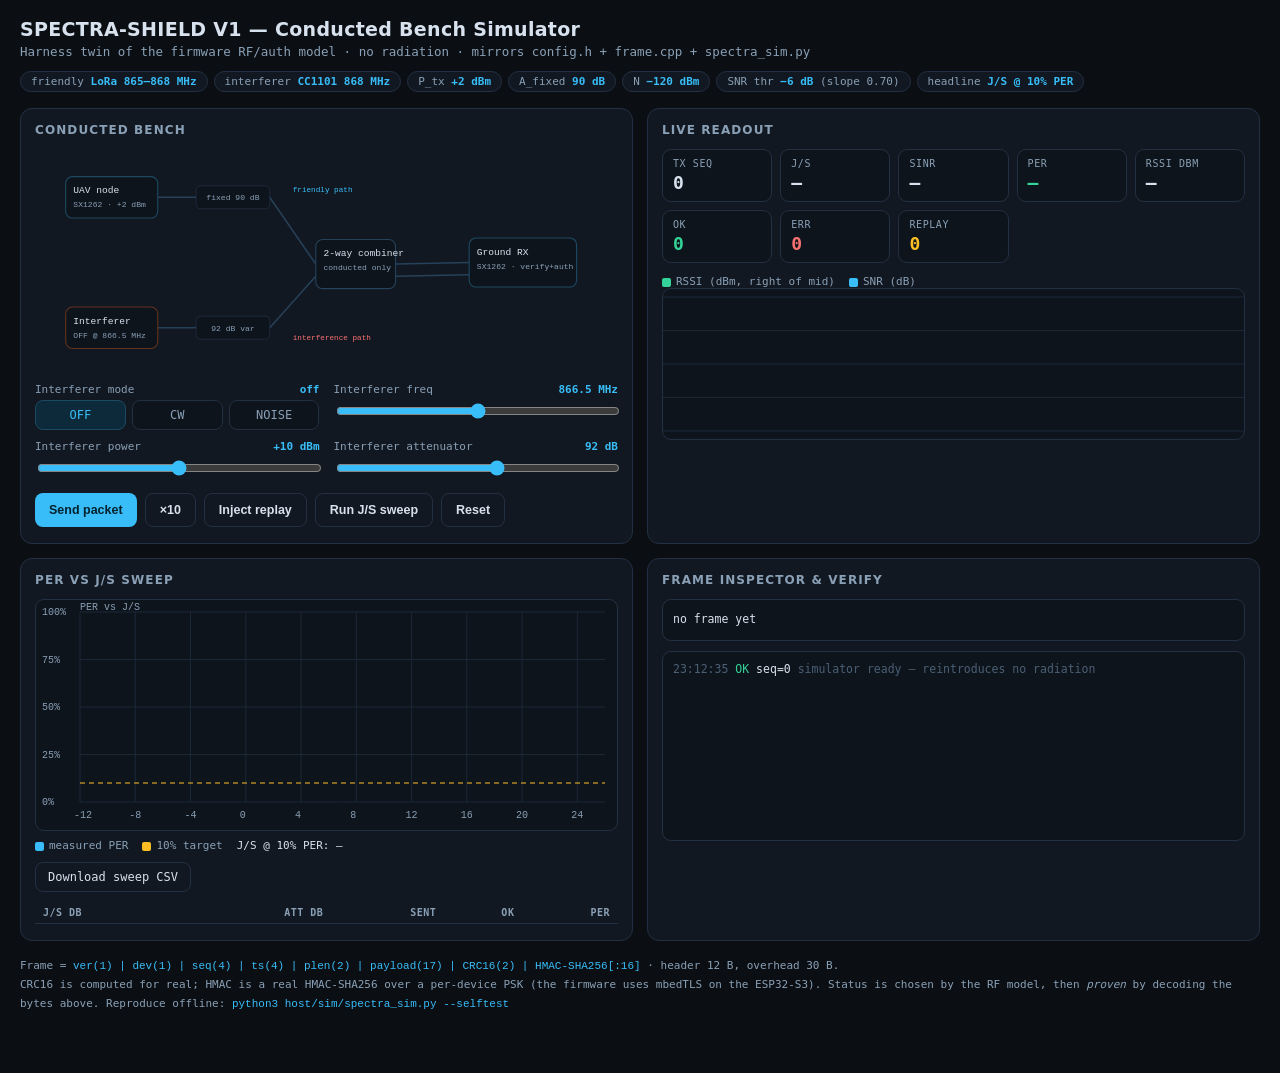
==== sim/index.html @ 9618c173 "Move sim page to top-level sim/ and use theme mono font" ====
<!DOCTYPE html>
<html lang="en">
<head>
<meta charset="utf-8" />
<meta name="viewport" content="width=device-width, initial-scale=1" />
<title>SPECTRA-SHIELD V1 — Bench Simulator</title>
<style>
  :root{
    --bg:#0b0f14; --panel:#121821; --panel2:#0e141c; --line:#233043;
    --txt:#d7e2ee; --dim:#8aa0b6; --acc:#38bdf8; --ok:#34d399; --warn:#fbbf24;
    --err:#f87171; --mac:#a78bfa; --crc:#f59e0b; --hdr:#38bdf8; --pay:#34d399;
    --mono:ui-monospace,SFMono-Regular,Menlo,Consolas,"DejaVu Sans Mono",monospace;
    --sans:ui-sans-serif,system-ui,-apple-system,"Segoe UI",Roboto,Arial,sans-serif;
  }
  *{box-sizing:border-box}
  html,body{margin:0;background:var(--bg);color:var(--txt);font-family:var(--sans)}
  body{padding:18px 16px 60px}
  .wrap{max-width:1240px;margin:0 auto}
  header h1{font-size:19px;margin:0 0 4px;letter-spacing:.3px}
  header .sub{color:var(--dim);font-size:12.5px;margin-bottom:12px;font-family:var(--mono)}
  .chips{display:flex;flex-wrap:wrap;gap:6px;margin:8px 0 16px}
  .chip{font-family:var(--mono);font-size:11px;color:var(--dim);background:var(--panel);
    border:1px solid var(--line);border-radius:999px;padding:3px 10px}
  .chip b{color:var(--acc);font-weight:600}
  .grid{display:grid;grid-template-columns:repeat(auto-fit,minmax(430px,1fr));gap:14px}
  .card{background:var(--panel);border:1px solid var(--line);border-radius:12px;padding:14px 14px 16px}
  .card.wide{grid-column:1/-1}
  .card h2{font-size:12px;text-transform:uppercase;letter-spacing:1.1px;color:var(--dim);
    margin:0 0 12px;font-weight:600}
  svg{display:block;width:100%;height:auto}
  .controls{display:grid;grid-template-columns:1fr 1fr;gap:10px 14px;margin-top:4px}
  .ctl label{display:block;font-size:11px;color:var(--dim);font-family:var(--mono);margin-bottom:4px}
  .ctl .val{float:right;color:var(--acc);font-weight:600}
  input[type=range]{width:100%;accent-color:var(--acc);height:18px}
  .seg{display:flex;gap:6px;flex-wrap:wrap}
  .seg button{flex:1;min-width:54px;background:var(--panel2);color:var(--dim);border:1px solid var(--line);
    border-radius:8px;padding:7px 4px;font-family:var(--mono);font-size:12px;cursor:pointer}
  .seg button.on{background:#0d2a3a;color:var(--acc);border-color:#1c4a63}
  .btns{display:flex;gap:8px;flex-wrap:wrap;margin-top:12px}
  .btns button{background:var(--acc);color:#04222f;border:0;border-radius:8px;padding:9px 14px;
    font-weight:600;font-size:12.5px;cursor:pointer}
  .btns button.ghost{background:transparent;color:var(--txt);border:1px solid var(--line)}
  .btns button:disabled{opacity:.45;cursor:not-allowed}
  .metrics{display:grid;grid-template-columns:repeat(auto-fit,minmax(96px,1fr));gap:8px}
  .m{background:var(--panel2);border:1px solid var(--line);border-radius:9px;padding:8px 10px}
  .m .k{font-size:10px;color:var(--dim);font-family:var(--mono);text-transform:uppercase;letter-spacing:.6px}
  .m .v{font-size:18px;font-weight:700;font-family:var(--mono);margin-top:3px}
  .m .v.ok{color:var(--ok)} .m .v.warn{color:var(--warn)} .m .v.err{color:var(--err)}
  canvas{width:100%;display:block;background:var(--panel2);border:1px solid var(--line);border-radius:9px}
  .legend{display:flex;gap:14px;flex-wrap:wrap;font-size:11px;color:var(--dim);
    font-family:var(--mono);margin:8px 0 0}
  .legend i{display:inline-block;width:9px;height:9px;border-radius:2px;margin-right:5px;vertical-align:middle}
  table{width:100%;border-collapse:collapse;font-family:var(--mono);font-size:11.5px;margin-top:10px}
  th,td{text-align:right;padding:5px 8px;border-bottom:1px solid var(--line)}
  th:first-child,td:first-child{text-align:left}
  th{color:var(--dim);font-weight:600;text-transform:uppercase;font-size:10px;letter-spacing:.5px}
  .hex{font-family:var(--mono);font-size:11.5px;line-height:1.7;white-space:pre;background:var(--panel2);
    border:1px solid var(--line);border-radius:9px;padding:10px;overflow-x:auto;margin-top:8px}
  .hex .o{color:#4b5f75}
  .hdr{color:var(--hdr)} .pay{color:var(--pay)} .crc{color:var(--crc)} .mac{color:var(--mac)}
  .steps{margin-top:10px;font-family:var(--mono);font-size:11.5px}
  .step{display:flex;align-items:center;gap:8px;padding:3px 0;color:var(--dim)}
  .step .dot{width:9px;height:9px;border-radius:50%;background:#31445c;flex:0 0 auto}
  .step.pass .dot{background:var(--ok)} .step.fail .dot{background:var(--err)}
  .step.pass{color:var(--txt)} .step.fail{color:var(--err)}
  .step .note{color:var(--dim);margin-left:auto}
  .log{height:190px;overflow-y:auto;font-family:var(--mono);font-size:11.5px;line-height:1.6;
    background:var(--panel2);border:1px solid var(--line);border-radius:9px;padding:8px 10px;margin-top:10px}
  .log div{white-space:nowrap}
  .log .t{color:#4b5f75} .log .OK{color:var(--ok)} .log .REPLAY{color:var(--warn)}
  .log .BAD_CRC{color:var(--crc)} .log .BAD_MAC{color:var(--mac)} .log .BAD_VERSION{color:var(--err)}
  .log .TOO_SHORT{color:var(--err)} .log .LOST{color:#64748b}
  .foot{color:var(--dim);font-size:11px;font-family:var(--mono);margin-top:16px;line-height:1.7}
  .foot code{color:var(--acc)}
</style>
</head>
<body>
<div class="wrap">
  <header>
    <h1>SPECTRA-SHIELD V1 — Conducted Bench Simulator</h1>
    <div class="sub">Harness twin of the firmware RF/auth model · no radiation · mirrors config.h + frame.cpp + spectra_sim.py</div>
    <div class="chips">
      <span class="chip">friendly <b>LoRa 865–868 MHz</b></span>
      <span class="chip">interferer <b>CC1101 868 MHz</b></span>
      <span class="chip">P_tx <b>+2 dBm</b></span>
      <span class="chip">A_fixed <b>90 dB</b></span>
      <span class="chip">N <b>−120 dBm</b></span>
      <span class="chip">SNR thr <b>−6 dB</b> (slope 0.70)</span>
      <span class="chip">headline <b>J/S @ 10% PER</b></span>
    </div>
  </header>

  <div class="grid">

    <!-- BENCH -->
    <div class="card">
      <h2>Conducted bench</h2>
      <svg id="bench" viewBox="0 0 760 300" aria-label="bench schematic"></svg>
      <div class="controls">
        <div class="ctl">
          <label>Interferer mode <span class="val" id="modeV">off</span></label>
          <div class="seg" id="mode">
            <button data-m="off" class="on">OFF</button>
            <button data-m="cw">CW</button>
            <button data-m="noise">NOISE</button>
          </div>
        </div>
        <div class="ctl">
          <label>Interferer freq <span class="val" id="freqV">866.5 MHz</span></label>
          <input type="range" id="freq" min="865" max="868" step="0.1" value="866.5">
        </div>
        <div class="ctl">
          <label>Interferer power <span class="val" id="pIntV">+10 dBm</span></label>
          <input type="range" id="pInt" min="0" max="20" step="1" value="10">
        </div>
        <div class="ctl">
          <label>Interferer attenuator <span class="val" id="aIntV">92 dB</span></label>
          <input type="range" id="aInt" min="60" max="116" step="1" value="92">
        </div>
      </div>
      <div class="btns">
        <button id="send">Send packet</button>
        <button id="send10" class="ghost">×10</button>
        <button id="replay" class="ghost">Inject replay</button>
        <button id="sweep" class="ghost">Run J/S sweep</button>
        <button id="reset" class="ghost">Reset</button>
      </div>
    </div>

    <!-- METRICS -->
    <div class="card">
      <h2>Live readout</h2>
      <div class="metrics">
        <div class="m"><div class="k">tx seq</div><div class="v" id="mSeq">0</div></div>
        <div class="m"><div class="k">J/S</div><div class="v" id="mJs">—</div></div>
        <div class="m"><div class="k">SINR</div><div class="v" id="mSinr">—</div></div>
        <div class="m"><div class="k">PER</div><div class="v" id="mPer">—</div></div>
        <div class="m"><div class="k">RSSI dBm</div><div class="v" id="mRssi">—</div></div>
        <div class="m"><div class="k">ok</div><div class="v ok" id="mOk">0</div></div>
        <div class="m"><div class="k">err</div><div class="v err" id="mErr">0</div></div>
        <div class="m"><div class="k">replay</div><div class="v warn" id="mRpl">0</div></div>
      </div>
      <div class="legend" style="margin-top:12px">
        <span><i style="background:var(--ok)"></i>RSSI (dBm, right of mid)</span>
        <span><i style="background:var(--acc)"></i>SNR (dB)</span>
      </div>
      <canvas id="strip" height="150"></canvas>
    </div>

    <!-- SWEEP -->
    <div class="card">
      <h2>PER vs J/S sweep</h2>
      <canvas id="per" height="230"></canvas>
      <div class="legend">
        <span><i style="background:var(--acc)"></i>measured PER</span>
        <span><i style="background:var(--warn)"></i>10% target</span>
        <span id="js10" style="color:var(--txt)">J/S @ 10% PER: —</span>
      </div>
      <button id="csv" class="ghost" style="margin-top:10px;background:transparent;color:var(--txt);
        border:1px solid var(--line);border-radius:8px;padding:7px 12px;font-family:var(--mono);
        font-size:12px;cursor:pointer">Download sweep CSV</button>
      <table id="tbl"><thead><tr><th>J/S dB</th><th>att dB</th><th>sent</th>
        <th>ok</th><th>PER</th></tr></thead><tbody></tbody></table>
    </div>

    <!-- FRAME -->
    <div class="card">
      <h2>Frame inspector &amp; verify</h2>
      <div class="hex" id="hex">no frame yet</div>
      <div class="steps" id="steps"></div>
      <div class="log" id="log"></div>
    </div>

  </div>

  <div class="foot">
    Frame = <code>ver(1) | dev(1) | seq(4) | ts(4) | plen(2) | payload(17) | CRC16(2) | HMAC-SHA256[:16]</code> ·
    header 12&nbsp;B, overhead 30&nbsp;B.<br>
    CRC16 is computed for real; HMAC is a real HMAC-SHA256 over a per-device PSK (the firmware uses mbedTLS on the
    ESP32-S3). Status is chosen by the RF model, then <em>proven</em> by decoding the bytes above.
    Reproduce offline: <code>python3 host/sim/spectra_sim.py --selftest</code>
  </div>
</div>

<script>
"use strict";
/* ------------------------------------------------------------------ *
 * Constants — mirror lib/spectra_common/include/spectra/config.h
 * ------------------------------------------------------------------ */
const P_TX_DBM=2.0, P_INT_DBM=10.0, A_FIXED_DB=90.0, N_DBM=-120.0;
const SNR_THRESHOLD_DB=-6.0, SNR_SLOPE=0.70;
const PAYLOAD_LEN=17, K_HEADER_LEN=12, K_CRC_LEN=2, K_MAC_LEN=16, K_OVERHEAD=30;
const S_DBM = P_TX_DBM - A_FIXED_DB;            // received friendly power (fixed path)
const PSK = hexToBytes("535045435452415f534849454c445f50534b5f4445565f56315f5f0000000000"); // "SPECTRA_SHIELD_PSK_DEV_V1_"

/* ------------------------------------------------------------------ *
 * Hashing / codec (real CRC16 + real HMAC-SHA256)
 * ------------------------------------------------------------------ */
const K256=new Uint32Array([
0x428a2f98,0x71374491,0xb5c0fbcf,0xe9b5dba5,0x3956c25b,0x59f111f1,0x923f82a4,0xab1c5ed5,
0xd807aa98,0x12835b01,0x243185be,0x550c7dc3,0x72be5d74,0x80deb1fe,0x9bdc06a7,0xc19bf174,
0xe49b69c1,0xefbe4786,0x0fc19dc6,0x240ca1cc,0x2de92c6f,0x4a7484aa,0x5cb0a9dc,0x76f988da,
0x983e5152,0xa831c66d,0xb00327c8,0xbf597fc7,0xc6e00bf3,0xd5a79147,0x06ca6351,0x14292967,
0x27b70a85,0x2e1b2138,0x4d2c6dfc,0x53380d13,0x650a7354,0x766a0abb,0x81c2c92e,0x92722c85,
0xa2bfe8a1,0xa81a664b,0xc24b8b70,0xc76c51a3,0xd192e819,0xd6990624,0xf40e3585,0x106aa070,
0x19a4c116,0x1e376c08,0x2748774c,0x34b0bcb5,0x391c0cb3,0x4ed8aa4a,0x5b9cca4f,0x682e6ff3,
0x748f82ee,0x78a5636f,0x84c87814,0x8cc70208,0x90befffa,0xa4506ceb,0xbef9a3f7,0xc67178f2]);
function rotr(x,n){return ((x>>>n)|(x<<(32-n)))>>>0;}
function sha256Bytes(b){
  const H=new Uint32Array([0x6a09e667,0xbb67ae85,0x3c6ef372,0xa54ff53a,0x510e527f,0x9b05688c,0x1f83d9ab,0x5be0cd19]);
  const l=b.length, tot=(((l+9)>>6)+1)<<6, p=new Uint8Array(tot);
  p.set(b); p[l]=0x80;
  const dv=new DataView(p.buffer);
  dv.setUint32(tot-8,Math.floor(l*8/0x100000000)); dv.setUint32(tot-4,(l*8)>>>0);
  const w=new Uint32Array(64);
  for(let i=0;i<tot;i+=64){
    for(let t=0;t<16;t++) w[t]=dv.getUint32(i+t*4);
    for(let t=16;t<64;t++){
      const a=w[t-15], c=w[t-2];
      const s0=(rotr(a,7)^rotr(a,18)^(a>>>3))>>>0;
      const s1=(rotr(c,17)^rotr(c,19)^(c>>>10))>>>0;
      w[t]=(w[t-16]+s0+w[t-7]+s1)>>>0;
    }
    let a=H[0],bb=H[1],cc=H[2],d=H[3],e=H[4],f=H[5],g=H[6],h=H[7];
    for(let t=0;t<64;t++){
      const S1=(rotr(e,6)^rotr(e,11)^rotr(e,25))>>>0;
      const ch=((e&f)^(~e&g))>>>0;
      const t1=(h+S1+ch+K256[t]+w[t])>>>0;
      const S0=(rotr(a,2)^rotr(a,13)^rotr(a,22))>>>0;
      const maj=((a&bb)^(a&cc)^(bb&cc))>>>0;
      const t2=(S0+maj)>>>0;
      h=g;g=f;f=e;e=(d+t1)>>>0;d=cc;cc=bb;bb=a;a=(t1+t2)>>>0;
    }
    H[0]=(H[0]+a)>>>0;H[1]=(H[1]+bb)>>>0;H[2]=(H[2]+cc)>>>0;H[3]=(H[3]+d)>>>0;
    H[4]=(H[4]+e)>>>0;H[5]=(H[5]+f)>>>0;H[6]=(H[6]+g)>>>0;H[7]=(H[7]+h)>>>0;
  }
  const out=new Uint8Array(32), od=new DataView(out.buffer);
  for(let i=0;i<8;i++) od.setUint32(i*4,H[i]);
  return out;
}
function hmacSha256(key,msg){
  let k=key.length>64?sha256Bytes(key):key;
  const ip=new Uint8Array(64+msg.length), op=new Uint8Array(64+32);
  for(let i=0;i<64;i++){ ip[i]=(k[i]||0)^0x36; op[i]=(k[i]||0)^0x5c; }
  ip.set(msg,64);
  const inner=sha256Bytes(ip);
  op.set(inner,64);
  return sha256Bytes(op);
}
function crc16(buf){
  let crc=0xFFFF;
  for(let i=0;i<buf.length;i++){
    crc^=(buf[i]<<8)&0xFFFF;
    for(let b=0;b<8;b++) crc=(crc&0x8000)?((crc<<1)^0x1021)&0xFFFF:(crc<<1)&0xFFFF;
  }
  return crc&0xFFFF;
}
function hexToBytes(s){const a=new Uint8Array(s.length/2);for(let i=0;i<a.length;i++)a[i]=parseInt(s.substr(i*2,2),16);return a;}
function concat(...arrs){let n=0;for(const a of arrs)n+=a.length;const o=new Uint8Array(n);let p=0;for(const a of arrs){o.set(a,p);p+=a.length;}return o;}
function u32(n){return new Uint8Array([(n>>>24)&255,(n>>>16)&255,(n>>>8)&255,n&255]);}
function u16(n){return new Uint8Array([(n>>>8)&255,n&255]);}
function readU16(b,o){return (b[o]<<8)|b[o+1];}
function readU32(b,o){return ((b[o]<<24)|(b[o+1]<<16)|(b[o+2]<<8)|b[o+3])>>>0;}

function makePayload(seq){ // deterministic, readable telemetry-ish bytes
  const p=new Uint8Array(PAYLOAD_LEN);
  let x=(seq*2654435761)>>>0;
  for(let i=0;i<PAYLOAD_LEN;i++){ x=(x^(x<<13))>>>0; x=(x^(x>>>17))>>>0; x=(x^(x<<5))>>>0; p[i]=x&255; }
  p[0]=0xA1; p[1]=0x0F; // tag
  return p;
}
function frameEncode(dev,seq,ts,payload){
  const body=concat(new Uint8Array([1,dev]),u32(seq),u32(ts),u16(payload.length),payload);
  const crc=u16(crc16(body));
  const mac=hmacSha256(PSK,concat(body,crc)).slice(0,16);
  return concat(body,crc,mac);
}
function frameDecode(bytes,lastSeq,lastTs,nowSec){
  const st={status:"OK",why:""};
  if(bytes.length<K_HEADER_LEN+K_CRC_LEN+K_MAC_LEN) return {...st,status:"TOO_SHORT",why:"len " + bytes.length};
  if(bytes[0]!==1) return {...st,status:"BAD_VERSION",why:"ver="+bytes[0]};
  const plen=readU16(bytes,10);
  if(K_HEADER_LEN+plen+K_CRC_LEN+K_MAC_LEN!==bytes.length)
    return {...st,status:"BAD_CRC",why:"len mismatch"};
  const body=bytes.slice(0,K_HEADER_LEN+plen);
  const gotCrc=readU16(bytes,K_HEADER_LEN+plen);
  if(crc16(body)!==gotCrc) return {...st,status:"BAD_CRC",why:"crc mismatch"};
  const calc=hmacSha256(PSK,bytes.slice(0,K_HEADER_LEN+plen+K_CRC_LEN)).slice(0,16);
  const gotMac=bytes.slice(K_HEADER_LEN+plen+K_CRC_LEN);
  for(let i=0;i<K_MAC_LEN;i++) if(calc[i]!==gotMac[i]) return {...st,status:"BAD_MAC",why:"mac mismatch"};
  const seq=readU32(bytes,2), ts=readU32(bytes,6);
  if(seq<=lastSeq) return {...st,status:"REPLAY",why:"seq "+seq};
  if(Math.abs(nowSec-ts)>300) return {...st,status:"REPLAY",why:"ts window"};
  return {...st,status:"OK",seq,ts};
}

/* ------------------------------------------------------------------ *
 * RF model — mirror host/sim/spectra_sim.py
 * ------------------------------------------------------------------ */
function jsNow(){
  if(STATE.mode==="off") return -32;                 // no jammer present
  const J = STATE.pInt - STATE.aInt;
  return J - S_DBM;
}
function sinrFor(js){
  const S=Math.pow(10,S_DBM/10), N=Math.pow(10,N_DBM/10), J=Math.pow(10,(S_DBM+js)/10);
  return 10*Math.log10(S/(N+J));
}
function pOk(sinr){ return 1/(1+Math.exp(SNR_SLOPE*(SNR_THRESHOLD_DB-sinr))); }
function rssiDbm(sinr){
  const S=Math.pow(10,S_DBM/10);
  const Np=Math.pow(10,N_DBM/10);
  const Jp=S*Math.pow(10,jsNow()/10);
  return 10*Math.log10(S+Np+Jp);
}
function rollOutcome(){
  const js=jsNow(), p=pOk(sinrFor(js));
  const r=Math.random();
  if(r<p) return "OK";
  const u=(r-p)/(1-p);
  if(u<0.60) return "LOST";
  if(u<0.90) return "BAD_CRC";
  if(u<0.98) return "BAD_MAC";
  return "TOO_SHORT";
}

/* ------------------------------------------------------------------ *
 * State + DOM
 * ------------------------------------------------------------------ */
const STATE={mode:"off",freq:866.5,pInt:10,aInt:92,seq:0,ok:0,err:0,lost:0,
  badcrc:0,badmac:0,tooshort:0,replay:0,tx:0,lastTs:0,lastFrame:null,
  strip:[],sweep:[],busy:false};
const $=id=>document.getElementById(id);
const log=$("log");
function logLine(status,seq,extra){
  const d=document.createElement("div");
  const t=new Date().toLocaleTimeString([], {hour12:false});
  d.innerHTML='<span class="t">'+t+'</span> '+
    '<span class="'+status+'">'+status.padEnd(9)+'</span> seq='+seq+
    (extra?'  <span class="t">'+extra+'</span>':'');
  log.appendChild(d);
  while(log.children.length>200) log.removeChild(log.firstChild);
  log.scrollTop=log.scrollHeight;
}
function fmtJs(v){return (v>=0?"+":"")+v.toFixed(1);}

function refreshReadout(){
  const js=jsNow(), sinr=sinrFor(js);
  $("mSeq").textContent=STATE.seq;
  $("mJs").textContent=STATE.tx?fmtJs(js):"—";
  $("mSinr").textContent=(STATE.tx?sinr.toFixed(1)+" dB":"—");
  const per=STATE.tx?STATE.err/STATE.tx:0;
  const pe=$("mPer"); pe.textContent=STATE.tx?(per*100).toFixed(1)+"%":"—";
  pe.className="v "+(per>0.2?"err":per>0.02?"warn":"ok");
  $("mRssi").textContent=STATE.tx?rssiDbm(sinr).toFixed(0):"—";
  $("mOk").textContent=STATE.ok; $("mErr").textContent=STATE.err;
  $("mRpl").textContent=STATE.replay;
}

/* ------------------------------------------------------------------ *
 * Bench SVG
 * ------------------------------------------------------------------ */
const SVG=$("bench");
function el(n,a){const e=document.createElementNS("http://www.w3.org/2000/svg",n);for(const k in a)e.setAttribute(k,a[k]);return e;}
const NODES={
  uav:{x:40,y:36,w:120,h:54}, intf:{x:40,y:206,w:120,h:54},
  attf:{x:210,y:48,w:96,h:30}, attv:{x:210,y:218,w:96,h:30},
  comb:{x:366,y:118,w:104,h:64}, rx:{x:566,y:116,w:140,h:64}
};
const PATH={
  friendly:[[160,63],[210,63],[306,63],[366,150],[470,150],[566,148]],
  intf:[[160,233],[210,233],[306,233],[366,166],[470,166],[566,164]]
};
function drawBench(){
  SVG.innerHTML="";
  const box=(n,label,sub,col)=>{const r=NODES[n];
    SVG.appendChild(el("rect",{x:r.x,y:r.y,width:r.w,height:r.h,rx:9,fill:"#0e141c",stroke:col||"#233043","stroke-width":1.4}));
    const t=el("text",{x:r.x+10,y:r.y+22,fill:"#d7e2ee","font-size":12.5,"font-family":"monospace"});t.textContent=label;SVG.appendChild(t);
    if(sub){const s=el("text",{x:r.x+10,y:r.y+40,fill:"#8aa0b6","font-size":10.5,"font-family":"monospace"});s.textContent=sub;SVG.appendChild(s);}
  };
  const att=(n,label)=>{const r=NODES[n];
    SVG.appendChild(el("rect",{x:r.x,y:r.y,width:r.w,height:r.h,rx:6,fill:"#0e141c",stroke:"#233043"}));
    const t=el("text",{x:r.x+r.w/2,y:r.y+19,fill:"#8aa0b6","font-size":10.5,"text-anchor":"middle","font-family":"monospace"});t.textContent=label;SVG.appendChild(t);
  };
  // wires
  const wire=pts=>SVG.appendChild(el("polyline",{points:pts.map(p=>p.join(",")).join(" "),fill:"none",
    stroke:STATE.mode==="off"?"#26415a":STATE.mode==="cw"?"#7a5a1a":"#7a2a2a","stroke-width":2}));
  wire(PATH.intf.slice(0,6));
  wire(PATH.friendly);
  box("uav","UAV node","SX1262 · +2 dBm","#1c4a63");
  box("intf","Interferer",STATE.mode.toUpperCase()+" @ "+STATE.freq.toFixed(1)+" MHz","#63321c");
  box("comb","2-way combiner","conducted only","#26415a");
  box("rx","Ground RX","SX1262 · verify+auth","#1c4a63");
  att("attf","fixed 90 dB");
  att("attv",STATE.aInt+" dB var");
  // labels
  const lbl=(x,y,s,c)=>{const t=el("text",{x,y,fill:c||"#4b5f75","font-size":10,"font-family":"monospace"});t.textContent=s;SVG.appendChild(t);};
  lbl(336,56,"friendly path", "#38bdf8"); lbl(336,249,"interference path","#f87171");
  // pulse layers
  const pf=el("circle",{id:"pf",cx:-20,cy:-20,r:5,fill:"#34d399",opacity:0});SVG.appendChild(pf);
  const pi=el("circle",{id:"pi",cx:-20,cy:-20,r:5,fill:"#f87171",opacity:0});SVG.appendChild(pi);
}
function tweenPulse(id,pts,dur,color,onDone){
  const c=$(id); let t0=performance.now();
  const seg=[]; let total=0;
  for(let i=1;i<pts.length;i++){const d=Math.hypot(pts[i][0]-pts[i-1][0],pts[i][1]-pts[i-1][1]);seg.push(d);total+=d;}
  c.setAttribute("fill",color); c.setAttribute("opacity","1");
  function step(now){
    let f=Math.min(1,(now-t0)/dur), dist=f*total, i=0;
    while(i<seg.length && dist>seg[i]){dist-=seg[i];i++;}
    if(i>=seg.length){ c.setAttribute("opacity","0"); onDone&&onDone(); return; }
    const a=pts[i], b=pts[i+1], r=seg[i]?dist/seg[i]:0;
    c.setAttribute("cx",a[0]+(b[0]-a[0])*r); c.setAttribute("cy",a[1]+(b[1]-a[1])*r);
    if(f>=1){c.setAttribute("opacity","0");onDone&&onDone();return;}
    requestAnimationFrame(step);
  }
  requestAnimationFrame(step);
}

/* ------------------------------------------------------------------ *
 * Frame inspector
 * ------------------------------------------------------------------ */
function renderHex(bytes,status){
  const names={}; // byte -> class
  const n=bytes.length;
  for(let i=0;i<n;i++){
    if(i<2||i<12) names[i]="hdr";
    else if(i<12) names[i]="hdr";
  }
  // explicit layout by offsets
  const cls=i=>{
    if(i<2) return "hdr";            // ver,dev
    if(i<6) return "hdr";            // seq
    if(i<10) return "hdr";           // ts
    if(i<12) return "hdr";           // plen
    const plen=readU16(bytes,10);
    if(!plen){ return "pay"; }
    if(i<12+plen) return "pay";
    if(i<12+plen+2) return "crc";
    return "mac";
  };
  let out="";
  for(let off=0;off<n;off+=16){
    out+='<span class="o">'+off.toString(16).padStart(4,"0")+'</span>  ';
    for(let i=off;i<Math.min(off+16,n);i++){
      out+='<span class="'+cls(i)+'">'+bytes[i].toString(16).padStart(2,"0")+'</span> ';
    }
    out+="\n";
  }
  $("hex").innerHTML=out;
}
function renderSteps(dec){
  const steps=[
    ["length ≥ 30 B", dec.status!=="TOO_SHORT"],
    ["version == 1", dec.status!=="BAD_VERSION"],
    ["CRC16 valid", dec.status!=="BAD_CRC"],
    ["HMAC-SHA256 valid", dec.status!=="BAD_MAC"],
    ["replay guard", dec.status!=="REPLAY"]
  ];
  $("steps").innerHTML=steps.map(([n,ok])=>{
    // once a step fails, later steps are "not reached"
    return '<div class="step '+(ok?"pass":"fail")+'"><span class="dot"></span>'+n+
      '<span class="note">'+(ok?"pass":"fail")+'</span></div>';
  }).join("") + '<div class="step '+(dec.status==="OK"?"pass":"fail")+
    '"><span class="dot"></span><b>RESULT: '+dec.status+'</b>'+
    (dec.why?'<span class="note">'+dec.why+'</span>':'')+'</div>';
}

/* ------------------------------------------------------------------ *
 * Transmit
 * ------------------------------------------------------------------ */
function transmit(forceReplay){
  if(STATE.busy) return;
  const seq=forceReplay?STATE.seq:(STATE.seq+1);
  if(!forceReplay) STATE.seq=seq;
  const ts=Math.floor(Date.now()/1000);
  const payload=makePayload(seq);
  let bytes=frameEncode(0x01,seq,ts,payload);
  let physical = forceReplay ? "REPLAY" : rollOutcome();

  if(physical==="BAD_CRC"){
    const i=12+Math.floor(Math.random()*PAYLOAD_LEN); bytes=bytes.slice(); bytes[i]^=0xFF;
  } else if(physical==="BAD_MAC"){
    bytes=bytes.slice(); bytes[bytes.length-1]^=0xFF;
  } else if(physical==="TOO_SHORT"){
    bytes=bytes.slice(0,5+Math.floor(Math.random()*6));
  }

  STATE.tx++;
  const color=physical==="OK"?"#34d399":"#f87171";
  const dur=physical==="LOST"?520:640;
  tweenPulse("pf",PATH.friendly,dur,color);

  if(stateInterfererOn()){
    tweenPulse("pi",PATH.intf,260+Math.random()*120,"#f87171");
  }

  // Decode with the SAME guard state the firmware keeps (seq/ts from last OK)
  const dec=frameDecode(bytes, STATE.lastSeq||0, STATE.lastTs||0, ts);
  let shown=dec.status;
  if(physical==="LOST"){ shown="LOST"; }
  else if(dec.status==="OK"){ STATE.lastSeq=dec.seq; STATE.lastTs=dec.ts; }

  if(shown==="OK") STATE.ok++;
  else if(shown==="LOST"){ STATE.lost++; STATE.err++; }
  else { STATE.err++; if(shown==="BAD_CRC")STATE.badcrc++; if(shown==="BAD_MAC")STATE.badmac++;
    if(shown==="TOO_SHORT")STATE.tooshort++; if(shown==="REPLAY")STATE.replay++; }

  renderHex(bytes,shown);
  renderSteps(dec.status==="OK"?dec:{...dec,status:shown,why:physical==="LOST"?"signal lost (no frame)":dec.why});
  logLine(shown,seq,physical==="LOST"?"":bytes.length+"B");

  STATE.strip.push({sinr:sinrFor(jsNow()),rssi:rssiDbm(sinrFor(jsNow()))});
  if(STATE.strip.length>80) STATE.strip.shift();
  drawStrip();
  refreshReadout();
}
function stateInterfererOn(){ return STATE.mode!=="off"; }

/* ------------------------------------------------------------------ *
 * Charts
 * ------------------------------------------------------------------ */
function drawStrip(){
  const cv=$("strip"), ctx=cv.getContext("2d");
  const dpr=window.devicePixelRatio||1;
  const w=cv.clientWidth, h=cv.height;
  cv.width=w*dpr; cv.height=h*dpr; ctx.setTransform(dpr,0,0,dpr,0,0);
  ctx.clearRect(0,0,w,h);
  ctx.strokeStyle="#1b2838"; ctx.lineWidth=1;
  for(let g=0;g<=4;g++){const y=8+g*(h-16)/4;ctx.beginPath();ctx.moveTo(0,y);ctx.lineTo(w,y);ctx.stroke();}
  const d=STATE.strip; if(d.length<2) return;
  const lo=-130, hi=-40;
  const yv=v=>h-8-(v-lo)/(hi-lo)*(h-16);
  const line=(key,col)=>{ctx.strokeStyle=col;ctx.lineWidth=1.8;ctx.beginPath();
    d.forEach((p,i)=>{const x=i/(d.length-1)*(w-4)+2, y=yv(p[key]); i?ctx.lineTo(x,y):ctx.moveTo(x,y);});
    ctx.stroke();};
  line("rssi","#34d399");
  line("sinr","#38bdf8");
}
function svgToCanvasScale(){return 1;}
function drawPer(){
  const cv=$("per"), ctx=cv.getContext("2d");
  const dpr=window.devicePixelRatio||1, w=cv.clientWidth, h=cv.height;
  cv.width=w*dpr; cv.height=h*dpr; ctx.setTransform(dpr,0,0,dpr,0,0);
  ctx.clearRect(0,0,w,h);
  const L=44,R=12,T=12,B=28, x0=-12,x1=26, y0=0,y1=1;
  const X=v=>L+(v-x0)/(x1-x0)*(w-L-R);
  const Y=v=>h-B-(v-y0)/(y1-y0)*(h-T-B);
  ctx.strokeStyle="#1b2838"; ctx.fillStyle="#8aa0b6"; ctx.font="10px monospace";
  for(let v=x0;v<=x1;v+=4){ctx.beginPath();ctx.moveTo(X(v),T);ctx.lineTo(X(v),h-B);ctx.stroke();
    ctx.fillText(v,X(v)-6,h-12);}
  for(let v=0;v<=1.0001;v+=0.25){const y=Y(v);ctx.beginPath();ctx.moveTo(L,y);ctx.lineTo(w-R,y);ctx.stroke();
    ctx.fillText((v*100).toFixed(0)+"%",6,y+3);}
  ctx.strokeStyle="#fbbf24"; ctx.setLineDash([5,4]); ctx.beginPath();
  ctx.moveTo(L,Y(0.10)); ctx.lineTo(w-R,Y(0.10)); ctx.stroke(); ctx.setLineDash([]);
  ctx.fillStyle="#8aa0b6"; ctx.fillText("PER vs J/S",L,10);
  if(STATE.sweep.length){
    ctx.strokeStyle="#38bdf8"; ctx.lineWidth=2.2; ctx.beginPath();
    STATE.sweep.forEach((p,i)=>{const x=X(p.js),y=Y(p.per);i?ctx.lineTo(x,y):ctx.moveTo(x,y);});
    ctx.stroke();
    ctx.fillStyle="#38bdf8";
    STATE.sweep.forEach(p=>{ctx.beginPath();ctx.arc(X(p.js),Y(p.per),3,0,7);ctx.fill();});
  }
}
function computeJs10(){
  const s=STATE.sweep; if(s.length<2){$("js10").textContent="J/S @ 10% PER: —";return;}
  for(let i=1;i<s.length;i++){
    if((s[i-1].per-0.10)*(s[i].per-0.10)<=0 && s[i].per!==s[i-1].per){
      const f=(0.10-s[i-1].per)/(s[i].per-s[i-1].per);
      const js=s[i-1].js+f*(s[i].js-s[i-1].js);
      $("js10").textContent="J/S @ 10% PER: "+fmtJs(js)+" dB";
      return;
    }
  }
  $("js10").textContent="J/S @ 10% PER: outside swept range";
}
function renderTable(){
  const tb=$("tbl").querySelector("tbody"); tb.innerHTML="";
  STATE.sweep.forEach(p=>{
    const tr=document.createElement("tr");
    tr.innerHTML="<td>"+fmtJs(p.js)+"</td><td>"+p.att+"</td><td>"+p.sent+"</td><td>"+p.ok+"</td><td>"+(p.per*100).toFixed(1)+"%</td>";
    tb.appendChild(tr);
  });
}

/* ------------------------------------------------------------------ *
 * Sweep
 * ------------------------------------------------------------------ */
function runSweep(){
  if(STATE.busy) return; STATE.busy=true;
  $("sweep").disabled=true;
  const pts=[], atts=[];
  for(let js=-12;js<=24;js+=2) atts.push(js);
  STATE.sweep=[]; let idx=0;
  (function next(){
    if(idx>=atts.length){
      STATE.busy=false; $("sweep").disabled=false; computeJs10(); renderTable(); return;
    }
    const js=atts[idx++]; const att=Math.round((STATE.pInt - (S_DBM+js)));
    const N=250; let ok=0;
    const sinr=sinrFor(js), p=pOk(sinr);
    for(let i=0;i<N;i++) if(Math.random()<p) ok++;
    pts.push({js,att,sent:N,ok,per:1-ok/N});
    STATE.sweep=pts.slice(); drawPer(); setTimeout(next,45);
  })();
}

/* ------------------------------------------------------------------ *
 * Wire controls
 * ------------------------------------------------------------------ */
$("mode").addEventListener("click",e=>{
  const b=e.target.closest("button"); if(!b) return;
  STATE.mode=b.dataset.m;
  [...$("mode").children].forEach(c=>c.classList.toggle("on",c===b));
  $("modeV").textContent=STATE.mode; drawBench(); refreshReadout();
});
$("freq").addEventListener("input",e=>{STATE.freq=+e.target.value;$("freqV").textContent=STATE.freq.toFixed(1)+" MHz";drawBench();});
$("pInt").addEventListener("input",e=>{STATE.pInt=+e.target.value;$("pIntV").textContent=(STATE.pInt>=0?"+":"")+STATE.pInt+" dBm";refreshReadout();});
$("aInt").addEventListener("input",e=>{STATE.aInt=+e.target.value;$("aIntV").textContent=STATE.aInt+" dB";drawBench();refreshReadout();});
$("send").addEventListener("click",()=>transmit(false));
$("send10").addEventListener("click",()=>{let i=0;const t=setInterval(()=>{transmit(false);if(++i>=10)clearInterval(t);},90);});
$("replay").addEventListener("click",()=>transmit(true));
$("sweep").addEventListener("click",runSweep);
$("reset").addEventListener("click",()=>{
  Object.assign(STATE,{seq:0,ok:0,err:0,lost:0,badcrc:0,badmac:0,tooshort:0,replay:0,tx:0,
    lastTs:0,lastSeq:0,strip:[],sweep:[]});
  log.innerHTML=""; $("hex").textContent="no frame yet"; $("steps").innerHTML="";
  drawPer(); renderTable(); drawStrip(); refreshReadout();
});
$("csv").addEventListener("click",()=>{
  let csv="js_db,att_db,sent,ok,per\n";
  STATE.sweep.forEach(p=>{csv+=p.js+","+p.att+","+p.sent+","+p.ok+","+p.per.toFixed(4)+"\n";});
  const a=document.createElement("a");
  a.href=URL.createObjectURL(new Blob([csv],{type:"text/csv"}));
  a.download="spectra_sweep.csv"; a.click();
});
window.addEventListener("resize",()=>{drawStrip();drawPer();});

/* boot */
drawBench(); drawPer(); drawStrip(); refreshReadout();
logLine("OK",0,"simulator ready — reintroduces no radiation");
</script>
</body>
</html>
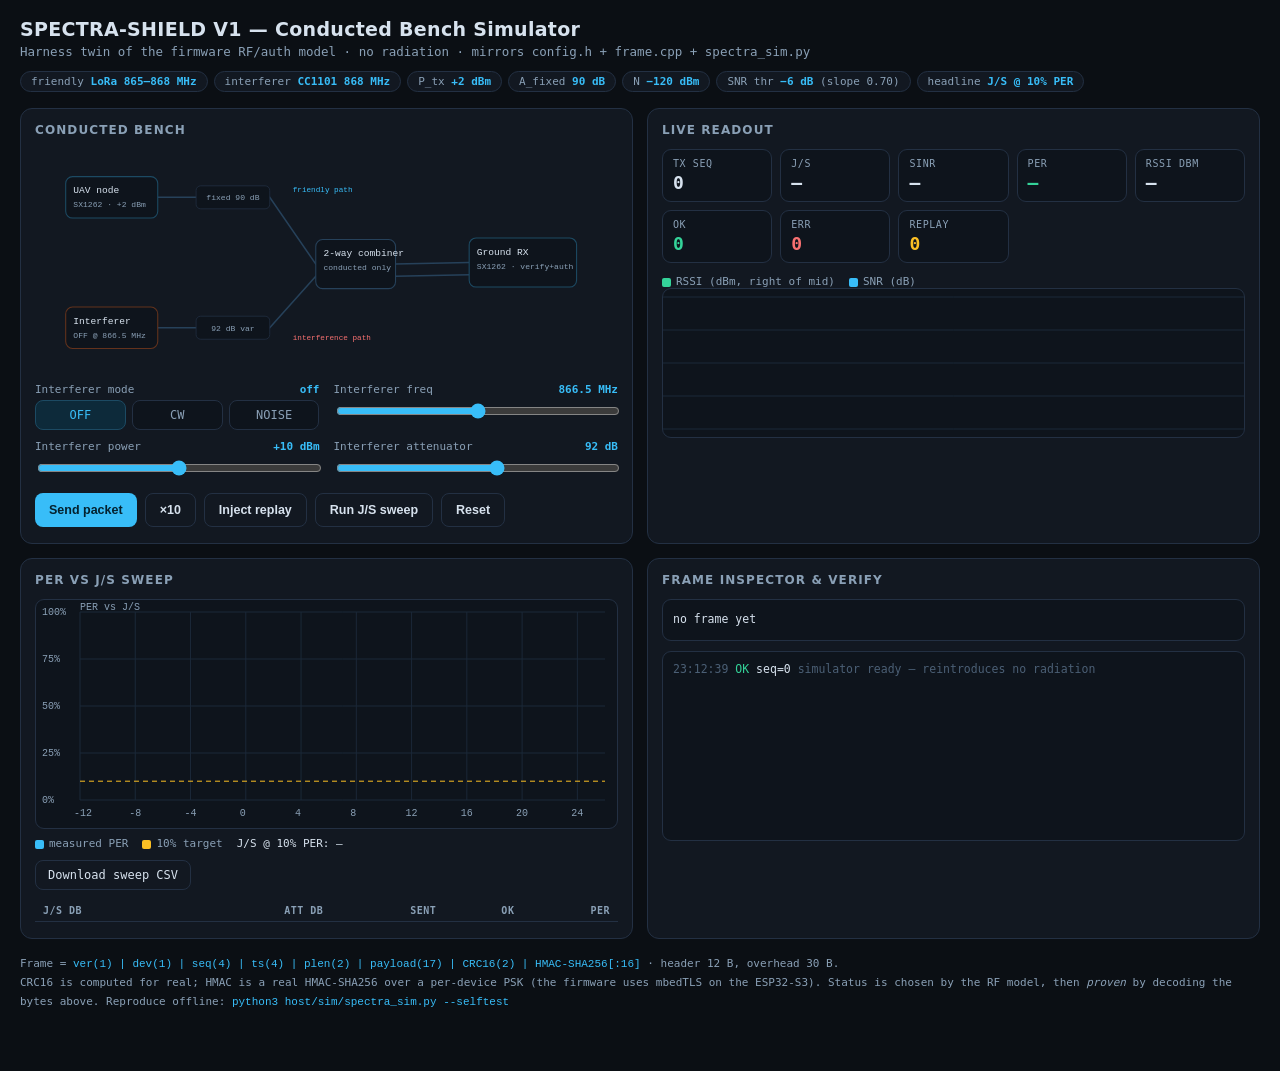
==== commit 8d3b86a1: "Make sim page mobile-responsive; document frame/RF model in README" ====
--- a/sim/index.html
+++ b/sim/index.html
@@ -13,8 +13,10 @@
     --sans:ui-sans-serif,system-ui,-apple-system,"Segoe UI",Roboto,Arial,sans-serif;
   }
   *{box-sizing:border-box}
+  html{-webkit-text-size-adjust:100%;text-size-adjust:100%}
   html,body{margin:0;background:var(--bg);color:var(--txt);font-family:var(--sans)}
-  body{padding:18px 16px 60px}
+  body{padding:18px 16px 60px;overflow-x:hidden}
+  button,input{touch-action:manipulation;-webkit-tap-highlight-color:transparent}
   .wrap{max-width:1240px;margin:0 auto}
   header h1{font-size:19px;margin:0 0 4px;letter-spacing:.3px}
   header .sub{color:var(--dim);font-size:12.5px;margin-bottom:12px;font-family:var(--mono)}
@@ -22,12 +24,14 @@
   .chip{font-family:var(--mono);font-size:11px;color:var(--dim);background:var(--panel);
     border:1px solid var(--line);border-radius:999px;padding:3px 10px}
   .chip b{color:var(--acc);font-weight:600}
-  .grid{display:grid;grid-template-columns:repeat(auto-fit,minmax(430px,1fr));gap:14px}
+  .grid{display:grid;grid-template-columns:repeat(auto-fit,minmax(min(100%,430px),1fr));gap:14px}
   .card{background:var(--panel);border:1px solid var(--line);border-radius:12px;padding:14px 14px 16px}
   .card.wide{grid-column:1/-1}
   .card h2{font-size:12px;text-transform:uppercase;letter-spacing:1.1px;color:var(--dim);
     margin:0 0 12px;font-weight:600}
   svg{display:block;width:100%;height:auto}
+  .scrollx{overflow-x:auto;-webkit-overflow-scrolling:touch}
+  #bench{min-width:520px}
   .controls{display:grid;grid-template-columns:1fr 1fr;gap:10px 14px;margin-top:4px}
   .ctl label{display:block;font-size:11px;color:var(--dim);font-family:var(--mono);margin-bottom:4px}
   .ctl .val{float:right;color:var(--acc);font-weight:600}
@@ -47,6 +51,7 @@
   .m .v{font-size:18px;font-weight:700;font-family:var(--mono);margin-top:3px}
   .m .v.ok{color:var(--ok)} .m .v.warn{color:var(--warn)} .m .v.err{color:var(--err)}
   canvas{width:100%;display:block;background:var(--panel2);border:1px solid var(--line);border-radius:9px}
+  #strip{height:150px} #per{height:230px}
   .legend{display:flex;gap:14px;flex-wrap:wrap;font-size:11px;color:var(--dim);
     font-family:var(--mono);margin:8px 0 0}
   .legend i{display:inline-block;width:9px;height:9px;border-radius:2px;margin-right:5px;vertical-align:middle}
@@ -72,6 +77,22 @@
   .log .TOO_SHORT{color:var(--err)} .log .LOST{color:#64748b}
   .foot{color:var(--dim);font-size:11px;font-family:var(--mono);margin-top:16px;line-height:1.7}
   .foot code{color:var(--acc)}
+  @media (max-width:640px){
+    body{padding:14px 10px 48px}
+    header h1{font-size:16px}
+    header .sub{font-size:11.5px}
+    .grid{gap:10px}
+    .card{padding:12px 11px 14px}
+    .controls{grid-template-columns:1fr}
+    input[type=range]{height:28px}
+    .seg button{padding:9px 4px;min-height:38px}
+    .btns button{flex:1;min-height:40px}
+    #strip{height:118px} #per{height:190px}
+    table{font-size:11px}
+    th,td{padding:4px 6px}
+    .log{height:150px}
+    .hex{font-size:11px}
+  }
 </style>
 </head>
 <body>
@@ -95,7 +116,7 @@
     <!-- BENCH -->
     <div class="card">
       <h2>Conducted bench</h2>
-      <svg id="bench" viewBox="0 0 760 300" aria-label="bench schematic"></svg>
+      <div class="scrollx"><svg id="bench" viewBox="0 0 760 300" aria-label="bench schematic"></svg></div>
       <div class="controls">
         <div class="ctl">
           <label>Interferer mode <span class="val" id="modeV">off</span></label>
@@ -523,8 +544,10 @@
 function drawStrip(){
   const cv=$("strip"), ctx=cv.getContext("2d");
   const dpr=window.devicePixelRatio||1;
-  const w=cv.clientWidth, h=cv.height;
-  cv.width=w*dpr; cv.height=h*dpr; ctx.setTransform(dpr,0,0,dpr,0,0);
+  const w=cv.clientWidth||320, h=cv.clientHeight||150;
+  const bw=Math.round(w*dpr), bh=Math.round(h*dpr);
+  if(cv.width!==bw||cv.height!==bh){cv.width=bw;cv.height=bh;}
+  ctx.setTransform(dpr,0,0,dpr,0,0);
   ctx.clearRect(0,0,w,h);
   ctx.strokeStyle="#1b2838"; ctx.lineWidth=1;
   for(let g=0;g<=4;g++){const y=8+g*(h-16)/4;ctx.beginPath();ctx.moveTo(0,y);ctx.lineTo(w,y);ctx.stroke();}
@@ -540,8 +563,11 @@
 function svgToCanvasScale(){return 1;}
 function drawPer(){
   const cv=$("per"), ctx=cv.getContext("2d");
-  const dpr=window.devicePixelRatio||1, w=cv.clientWidth, h=cv.height;
-  cv.width=w*dpr; cv.height=h*dpr; ctx.setTransform(dpr,0,0,dpr,0,0);
+  const dpr=window.devicePixelRatio||1;
+  const w=cv.clientWidth||320, h=cv.clientHeight||230;
+  const bw=Math.round(w*dpr), bh=Math.round(h*dpr);
+  if(cv.width!==bw||cv.height!==bh){cv.width=bw;cv.height=bh;}
+  ctx.setTransform(dpr,0,0,dpr,0,0);
   ctx.clearRect(0,0,w,h);
   const L=44,R=12,T=12,B=28, x0=-12,x1=26, y0=0,y1=1;
   const X=v=>L+(v-x0)/(x1-x0)*(w-L-R);
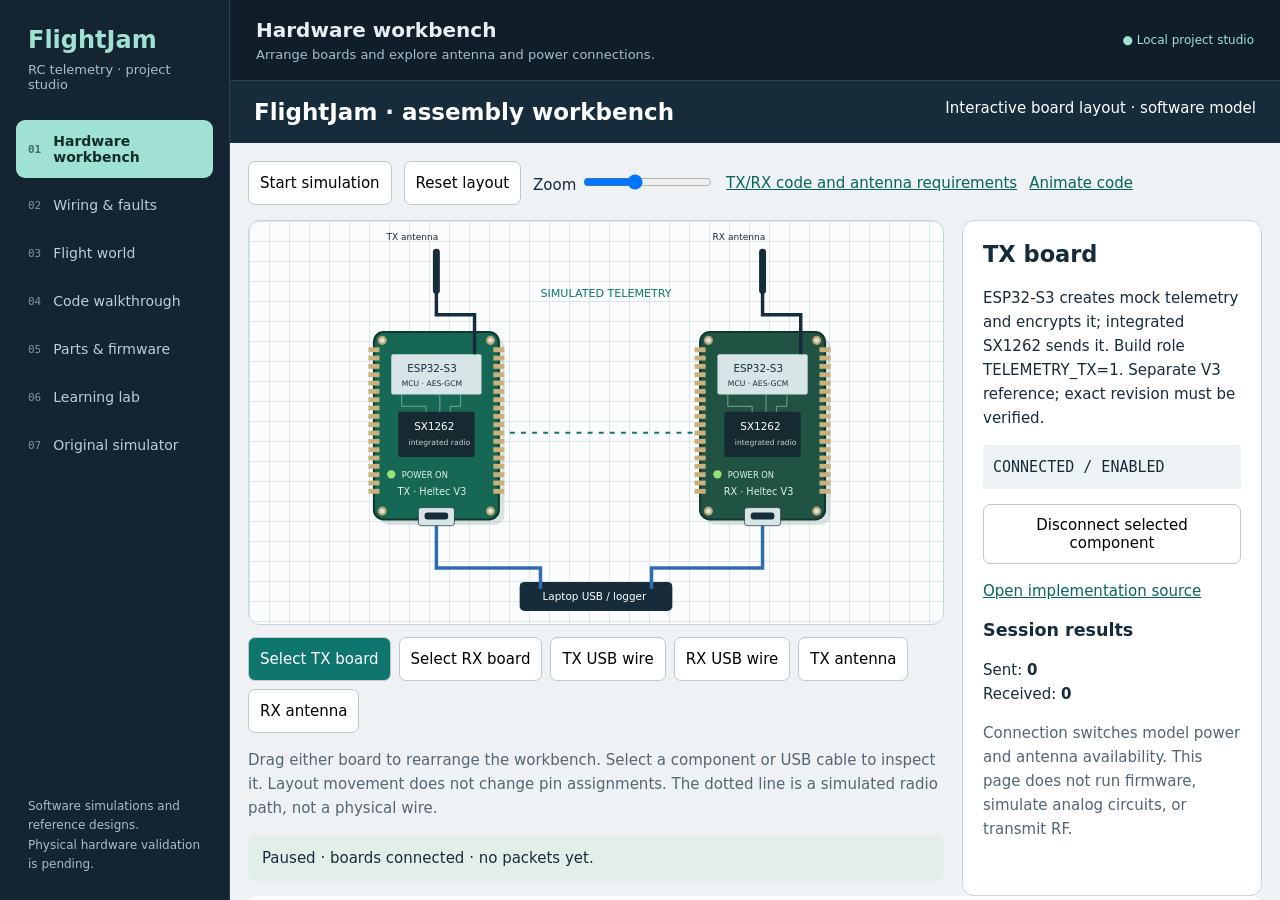
==== commit 2339622a: "Add responsive telemetry studio and simulator validation tools" ====
--- a/sim/index.html
+++ b/sim/index.html
@@ -1,670 +1,11 @@
-<!DOCTYPE html>
-<html lang="en">
-<head>
-<meta charset="utf-8" />
-<meta name="viewport" content="width=device-width, initial-scale=1" />
-<title>SPECTRA-SHIELD V1 — Bench Simulator</title>
-<style>
-  :root{
-    --bg:#0b0f14; --panel:#121821; --panel2:#0e141c; --line:#233043;
-    --txt:#d7e2ee; --dim:#8aa0b6; --acc:#38bdf8; --ok:#34d399; --warn:#fbbf24;
-    --err:#f87171; --mac:#a78bfa; --crc:#f59e0b; --hdr:#38bdf8; --pay:#34d399;
-    --mono:ui-monospace,SFMono-Regular,Menlo,Consolas,"DejaVu Sans Mono",monospace;
-    --sans:ui-sans-serif,system-ui,-apple-system,"Segoe UI",Roboto,Arial,sans-serif;
-  }
-  *{box-sizing:border-box}
-  html{-webkit-text-size-adjust:100%;text-size-adjust:100%}
-  html,body{margin:0;background:var(--bg);color:var(--txt);font-family:var(--sans)}
-  body{padding:18px 16px 60px;overflow-x:hidden}
-  button,input{touch-action:manipulation;-webkit-tap-highlight-color:transparent}
-  .wrap{max-width:1240px;margin:0 auto}
-  header h1{font-size:19px;margin:0 0 4px;letter-spacing:.3px}
-  header .sub{color:var(--dim);font-size:12.5px;margin-bottom:12px;font-family:var(--mono)}
-  .chips{display:flex;flex-wrap:wrap;gap:6px;margin:8px 0 16px}
-  .chip{font-family:var(--mono);font-size:11px;color:var(--dim);background:var(--panel);
-    border:1px solid var(--line);border-radius:999px;padding:3px 10px}
-  .chip b{color:var(--acc);font-weight:600}
-  .grid{display:grid;grid-template-columns:repeat(auto-fit,minmax(min(100%,430px),1fr));gap:14px}
-  .card{background:var(--panel);border:1px solid var(--line);border-radius:12px;padding:14px 14px 16px}
-  .card.wide{grid-column:1/-1}
-  .card h2{font-size:12px;text-transform:uppercase;letter-spacing:1.1px;color:var(--dim);
-    margin:0 0 12px;font-weight:600}
-  svg{display:block;width:100%;height:auto}
-  .scrollx{overflow-x:auto;-webkit-overflow-scrolling:touch}
-  #bench{min-width:520px}
-  .controls{display:grid;grid-template-columns:1fr 1fr;gap:10px 14px;margin-top:4px}
-  .ctl label{display:block;font-size:11px;color:var(--dim);font-family:var(--mono);margin-bottom:4px}
-  .ctl .val{float:right;color:var(--acc);font-weight:600}
-  input[type=range]{width:100%;accent-color:var(--acc);height:18px}
-  .seg{display:flex;gap:6px;flex-wrap:wrap}
-  .seg button{flex:1;min-width:54px;background:var(--panel2);color:var(--dim);border:1px solid var(--line);
-    border-radius:8px;padding:7px 4px;font-family:var(--mono);font-size:12px;cursor:pointer}
-  .seg button.on{background:#0d2a3a;color:var(--acc);border-color:#1c4a63}
-  .btns{display:flex;gap:8px;flex-wrap:wrap;margin-top:12px}
-  .btns button{background:var(--acc);color:#04222f;border:0;border-radius:8px;padding:9px 14px;
-    font-weight:600;font-size:12.5px;cursor:pointer}
-  .btns button.ghost{background:transparent;color:var(--txt);border:1px solid var(--line)}
-  .btns button:disabled{opacity:.45;cursor:not-allowed}
-  .metrics{display:grid;grid-template-columns:repeat(auto-fit,minmax(96px,1fr));gap:8px}
-  .m{background:var(--panel2);border:1px solid var(--line);border-radius:9px;padding:8px 10px}
-  .m .k{font-size:10px;color:var(--dim);font-family:var(--mono);text-transform:uppercase;letter-spacing:.6px}
-  .m .v{font-size:18px;font-weight:700;font-family:var(--mono);margin-top:3px}
-  .m .v.ok{color:var(--ok)} .m .v.warn{color:var(--warn)} .m .v.err{color:var(--err)}
-  canvas{width:100%;display:block;background:var(--panel2);border:1px solid var(--line);border-radius:9px}
-  #strip{height:150px} #per{height:230px}
-  .legend{display:flex;gap:14px;flex-wrap:wrap;font-size:11px;color:var(--dim);
-    font-family:var(--mono);margin:8px 0 0}
-  .legend i{display:inline-block;width:9px;height:9px;border-radius:2px;margin-right:5px;vertical-align:middle}
-  table{width:100%;border-collapse:collapse;font-family:var(--mono);font-size:11.5px;margin-top:10px}
-  th,td{text-align:right;padding:5px 8px;border-bottom:1px solid var(--line)}
-  th:first-child,td:first-child{text-align:left}
-  th{color:var(--dim);font-weight:600;text-transform:uppercase;font-size:10px;letter-spacing:.5px}
-  .hex{font-family:var(--mono);font-size:11.5px;line-height:1.7;white-space:pre;background:var(--panel2);
-    border:1px solid var(--line);border-radius:9px;padding:10px;overflow-x:auto;margin-top:8px}
-  .hex .o{color:#4b5f75}
-  .hdr{color:var(--hdr)} .pay{color:var(--pay)} .crc{color:var(--crc)} .mac{color:var(--mac)}
-  .steps{margin-top:10px;font-family:var(--mono);font-size:11.5px}
-  .step{display:flex;align-items:center;gap:8px;padding:3px 0;color:var(--dim)}
-  .step .dot{width:9px;height:9px;border-radius:50%;background:#31445c;flex:0 0 auto}
-  .step.pass .dot{background:var(--ok)} .step.fail .dot{background:var(--err)}
-  .step.pass{color:var(--txt)} .step.fail{color:var(--err)}
-  .step .note{color:var(--dim);margin-left:auto}
-  .log{height:190px;overflow-y:auto;font-family:var(--mono);font-size:11.5px;line-height:1.6;
-    background:var(--panel2);border:1px solid var(--line);border-radius:9px;padding:8px 10px;margin-top:10px}
-  .log div{white-space:nowrap}
-  .log .t{color:#4b5f75} .log .OK{color:var(--ok)} .log .REPLAY{color:var(--warn)}
-  .log .BAD_CRC{color:var(--crc)} .log .BAD_MAC{color:var(--mac)} .log .BAD_VERSION{color:var(--err)}
-  .log .TOO_SHORT{color:var(--err)} .log .LOST{color:#64748b}
-  .foot{color:var(--dim);font-size:11px;font-family:var(--mono);margin-top:16px;line-height:1.7}
-  .foot code{color:var(--acc)}
-  @media (max-width:640px){
-    body{padding:14px 10px 48px}
-    header h1{font-size:16px}
-    header .sub{font-size:11.5px}
-    .grid{gap:10px}
-    .card{padding:12px 11px 14px}
-    .controls{grid-template-columns:1fr}
-    input[type=range]{height:28px}
-    .seg button{padding:9px 4px;min-height:38px}
-    .btns button{flex:1;min-height:40px}
-    #strip{height:118px} #per{height:190px}
-    table{font-size:11px}
-    th,td{padding:4px 6px}
-    .log{height:150px}
-    .hex{font-size:11px}
-  }
-</style>
-</head>
-<body>
-<div class="wrap">
-  <header>
-    <h1>SPECTRA-SHIELD V1 — Conducted Bench Simulator</h1>
-    <div class="sub">Harness twin of the firmware RF/auth model · no radiation · mirrors config.h + frame.cpp + spectra_sim.py</div>
-    <div class="chips">
-      <span class="chip">friendly <b>LoRa 865–868 MHz</b></span>
-      <span class="chip">interferer <b>CC1101 868 MHz</b></span>
-      <span class="chip">P_tx <b>+2 dBm</b></span>
-      <span class="chip">A_fixed <b>90 dB</b></span>
-      <span class="chip">N <b>−120 dBm</b></span>
-      <span class="chip">SNR thr <b>−6 dB</b> (slope 0.70)</span>
-      <span class="chip">headline <b>J/S @ 10% PER</b></span>
-    </div>
-  </header>
-
-  <div class="grid">
-
-    <!-- BENCH -->
-    <div class="card">
-      <h2>Conducted bench</h2>
-      <div class="scrollx"><svg id="bench" viewBox="0 0 760 300" aria-label="bench schematic"></svg></div>
-      <div class="controls">
-        <div class="ctl">
-          <label>Interferer mode <span class="val" id="modeV">off</span></label>
-          <div class="seg" id="mode">
-            <button data-m="off" class="on">OFF</button>
-            <button data-m="cw">CW</button>
-            <button data-m="noise">NOISE</button>
-          </div>
-        </div>
-        <div class="ctl">
-          <label>Interferer freq <span class="val" id="freqV">866.5 MHz</span></label>
-          <input type="range" id="freq" min="865" max="868" step="0.1" value="866.5">
-        </div>
-        <div class="ctl">
-          <label>Interferer power <span class="val" id="pIntV">+10 dBm</span></label>
-          <input type="range" id="pInt" min="0" max="20" step="1" value="10">
-        </div>
-        <div class="ctl">
-          <label>Interferer attenuator <span class="val" id="aIntV">92 dB</span></label>
-          <input type="range" id="aInt" min="60" max="116" step="1" value="92">
-        </div>
-      </div>
-      <div class="btns">
-        <button id="send">Send packet</button>
-        <button id="send10" class="ghost">×10</button>
-        <button id="replay" class="ghost">Inject replay</button>
-        <button id="sweep" class="ghost">Run J/S sweep</button>
-        <button id="reset" class="ghost">Reset</button>
-      </div>
-    </div>
-
-    <!-- METRICS -->
-    <div class="card">
-      <h2>Live readout</h2>
-      <div class="metrics">
-        <div class="m"><div class="k">tx seq</div><div class="v" id="mSeq">0</div></div>
-        <div class="m"><div class="k">J/S</div><div class="v" id="mJs">—</div></div>
-        <div class="m"><div class="k">SINR</div><div class="v" id="mSinr">—</div></div>
-        <div class="m"><div class="k">PER</div><div class="v" id="mPer">—</div></div>
-        <div class="m"><div class="k">RSSI dBm</div><div class="v" id="mRssi">—</div></div>
-        <div class="m"><div class="k">ok</div><div class="v ok" id="mOk">0</div></div>
-        <div class="m"><div class="k">err</div><div class="v err" id="mErr">0</div></div>
-        <div class="m"><div class="k">replay</div><div class="v warn" id="mRpl">0</div></div>
-      </div>
-      <div class="legend" style="margin-top:12px">
-        <span><i style="background:var(--ok)"></i>RSSI (dBm, right of mid)</span>
-        <span><i style="background:var(--acc)"></i>SNR (dB)</span>
-      </div>
-      <canvas id="strip" height="150"></canvas>
-    </div>
-
-    <!-- SWEEP -->
-    <div class="card">
-      <h2>PER vs J/S sweep</h2>
-      <canvas id="per" height="230"></canvas>
-      <div class="legend">
-        <span><i style="background:var(--acc)"></i>measured PER</span>
-        <span><i style="background:var(--warn)"></i>10% target</span>
-        <span id="js10" style="color:var(--txt)">J/S @ 10% PER: —</span>
-      </div>
-      <button id="csv" class="ghost" style="margin-top:10px;background:transparent;color:var(--txt);
-        border:1px solid var(--line);border-radius:8px;padding:7px 12px;font-family:var(--mono);
-        font-size:12px;cursor:pointer">Download sweep CSV</button>
-      <table id="tbl"><thead><tr><th>J/S dB</th><th>att dB</th><th>sent</th>
-        <th>ok</th><th>PER</th></tr></thead><tbody></tbody></table>
-    </div>
-
-    <!-- FRAME -->
-    <div class="card">
-      <h2>Frame inspector &amp; verify</h2>
-      <div class="hex" id="hex">no frame yet</div>
-      <div class="steps" id="steps"></div>
-      <div class="log" id="log"></div>
-    </div>
-
-  </div>
-
-  <div class="foot">
-    Frame = <code>ver(1) | dev(1) | seq(4) | ts(4) | plen(2) | payload(17) | CRC16(2) | HMAC-SHA256[:16]</code> ·
-    header 12&nbsp;B, overhead 30&nbsp;B.<br>
-    CRC16 is computed for real; HMAC is a real HMAC-SHA256 over a per-device PSK (the firmware uses mbedTLS on the
-    ESP32-S3). Status is chosen by the RF model, then <em>proven</em> by decoding the bytes above.
-    Reproduce offline: <code>python3 host/sim/spectra_sim.py --selftest</code>
-  </div>
-</div>
-
-<script>
-"use strict";
-/* ------------------------------------------------------------------ *
- * Constants — mirror lib/spectra_common/include/spectra/config.h
- * ------------------------------------------------------------------ */
-const P_TX_DBM=2.0, P_INT_DBM=10.0, A_FIXED_DB=90.0, N_DBM=-120.0;
-const SNR_THRESHOLD_DB=-6.0, SNR_SLOPE=0.70;
-const PAYLOAD_LEN=17, K_HEADER_LEN=12, K_CRC_LEN=2, K_MAC_LEN=16, K_OVERHEAD=30;
-const S_DBM = P_TX_DBM - A_FIXED_DB;            // received friendly power (fixed path)
-const PSK = hexToBytes("535045435452415f534849454c445f50534b5f4445565f56315f5f0000000000"); // "SPECTRA_SHIELD_PSK_DEV_V1_"
-
-/* ------------------------------------------------------------------ *
- * Hashing / codec (real CRC16 + real HMAC-SHA256)
- * ------------------------------------------------------------------ */
-const K256=new Uint32Array([
-0x428a2f98,0x71374491,0xb5c0fbcf,0xe9b5dba5,0x3956c25b,0x59f111f1,0x923f82a4,0xab1c5ed5,
-0xd807aa98,0x12835b01,0x243185be,0x550c7dc3,0x72be5d74,0x80deb1fe,0x9bdc06a7,0xc19bf174,
-0xe49b69c1,0xefbe4786,0x0fc19dc6,0x240ca1cc,0x2de92c6f,0x4a7484aa,0x5cb0a9dc,0x76f988da,
-0x983e5152,0xa831c66d,0xb00327c8,0xbf597fc7,0xc6e00bf3,0xd5a79147,0x06ca6351,0x14292967,
-0x27b70a85,0x2e1b2138,0x4d2c6dfc,0x53380d13,0x650a7354,0x766a0abb,0x81c2c92e,0x92722c85,
-0xa2bfe8a1,0xa81a664b,0xc24b8b70,0xc76c51a3,0xd192e819,0xd6990624,0xf40e3585,0x106aa070,
-0x19a4c116,0x1e376c08,0x2748774c,0x34b0bcb5,0x391c0cb3,0x4ed8aa4a,0x5b9cca4f,0x682e6ff3,
-0x748f82ee,0x78a5636f,0x84c87814,0x8cc70208,0x90befffa,0xa4506ceb,0xbef9a3f7,0xc67178f2]);
-function rotr(x,n){return ((x>>>n)|(x<<(32-n)))>>>0;}
-function sha256Bytes(b){
-  const H=new Uint32Array([0x6a09e667,0xbb67ae85,0x3c6ef372,0xa54ff53a,0x510e527f,0x9b05688c,0x1f83d9ab,0x5be0cd19]);
-  const l=b.length, tot=(((l+9)>>6)+1)<<6, p=new Uint8Array(tot);
-  p.set(b); p[l]=0x80;
-  const dv=new DataView(p.buffer);
-  dv.setUint32(tot-8,Math.floor(l*8/0x100000000)); dv.setUint32(tot-4,(l*8)>>>0);
-  const w=new Uint32Array(64);
-  for(let i=0;i<tot;i+=64){
-    for(let t=0;t<16;t++) w[t]=dv.getUint32(i+t*4);
-    for(let t=16;t<64;t++){
-      const a=w[t-15], c=w[t-2];
-      const s0=(rotr(a,7)^rotr(a,18)^(a>>>3))>>>0;
-      const s1=(rotr(c,17)^rotr(c,19)^(c>>>10))>>>0;
-      w[t]=(w[t-16]+s0+w[t-7]+s1)>>>0;
-    }
-    let a=H[0],bb=H[1],cc=H[2],d=H[3],e=H[4],f=H[5],g=H[6],h=H[7];
-    for(let t=0;t<64;t++){
-      const S1=(rotr(e,6)^rotr(e,11)^rotr(e,25))>>>0;
-      const ch=((e&f)^(~e&g))>>>0;
-      const t1=(h+S1+ch+K256[t]+w[t])>>>0;
-      const S0=(rotr(a,2)^rotr(a,13)^rotr(a,22))>>>0;
-      const maj=((a&bb)^(a&cc)^(bb&cc))>>>0;
-      const t2=(S0+maj)>>>0;
-      h=g;g=f;f=e;e=(d+t1)>>>0;d=cc;cc=bb;bb=a;a=(t1+t2)>>>0;
-    }
-    H[0]=(H[0]+a)>>>0;H[1]=(H[1]+bb)>>>0;H[2]=(H[2]+cc)>>>0;H[3]=(H[3]+d)>>>0;
-    H[4]=(H[4]+e)>>>0;H[5]=(H[5]+f)>>>0;H[6]=(H[6]+g)>>>0;H[7]=(H[7]+h)>>>0;
-  }
-  const out=new Uint8Array(32), od=new DataView(out.buffer);
-  for(let i=0;i<8;i++) od.setUint32(i*4,H[i]);
-  return out;
-}
-function hmacSha256(key,msg){
-  let k=key.length>64?sha256Bytes(key):key;
-  const ip=new Uint8Array(64+msg.length), op=new Uint8Array(64+32);
-  for(let i=0;i<64;i++){ ip[i]=(k[i]||0)^0x36; op[i]=(k[i]||0)^0x5c; }
-  ip.set(msg,64);
-  const inner=sha256Bytes(ip);
-  op.set(inner,64);
-  return sha256Bytes(op);
-}
-function crc16(buf){
-  let crc=0xFFFF;
-  for(let i=0;i<buf.length;i++){
-    crc^=(buf[i]<<8)&0xFFFF;
-    for(let b=0;b<8;b++) crc=(crc&0x8000)?((crc<<1)^0x1021)&0xFFFF:(crc<<1)&0xFFFF;
-  }
-  return crc&0xFFFF;
-}
-function hexToBytes(s){const a=new Uint8Array(s.length/2);for(let i=0;i<a.length;i++)a[i]=parseInt(s.substr(i*2,2),16);return a;}
-function concat(...arrs){let n=0;for(const a of arrs)n+=a.length;const o=new Uint8Array(n);let p=0;for(const a of arrs){o.set(a,p);p+=a.length;}return o;}
-function u32(n){return new Uint8Array([(n>>>24)&255,(n>>>16)&255,(n>>>8)&255,n&255]);}
-function u16(n){return new Uint8Array([(n>>>8)&255,n&255]);}
-function readU16(b,o){return (b[o]<<8)|b[o+1];}
-function readU32(b,o){return ((b[o]<<24)|(b[o+1]<<16)|(b[o+2]<<8)|b[o+3])>>>0;}
-
-function makePayload(seq){ // deterministic, readable telemetry-ish bytes
-  const p=new Uint8Array(PAYLOAD_LEN);
-  let x=(seq*2654435761)>>>0;
-  for(let i=0;i<PAYLOAD_LEN;i++){ x=(x^(x<<13))>>>0; x=(x^(x>>>17))>>>0; x=(x^(x<<5))>>>0; p[i]=x&255; }
-  p[0]=0xA1; p[1]=0x0F; // tag
-  return p;
-}
-function frameEncode(dev,seq,ts,payload){
-  const body=concat(new Uint8Array([1,dev]),u32(seq),u32(ts),u16(payload.length),payload);
-  const crc=u16(crc16(body));
-  const mac=hmacSha256(PSK,concat(body,crc)).slice(0,16);
-  return concat(body,crc,mac);
-}
-function frameDecode(bytes,lastSeq,lastTs,nowSec){
-  const st={status:"OK",why:""};
-  if(bytes.length<K_HEADER_LEN+K_CRC_LEN+K_MAC_LEN) return {...st,status:"TOO_SHORT",why:"len " + bytes.length};
-  if(bytes[0]!==1) return {...st,status:"BAD_VERSION",why:"ver="+bytes[0]};
-  const plen=readU16(bytes,10);
-  if(K_HEADER_LEN+plen+K_CRC_LEN+K_MAC_LEN!==bytes.length)
-    return {...st,status:"BAD_CRC",why:"len mismatch"};
-  const body=bytes.slice(0,K_HEADER_LEN+plen);
-  const gotCrc=readU16(bytes,K_HEADER_LEN+plen);
-  if(crc16(body)!==gotCrc) return {...st,status:"BAD_CRC",why:"crc mismatch"};
-  const calc=hmacSha256(PSK,bytes.slice(0,K_HEADER_LEN+plen+K_CRC_LEN)).slice(0,16);
-  const gotMac=bytes.slice(K_HEADER_LEN+plen+K_CRC_LEN);
-  for(let i=0;i<K_MAC_LEN;i++) if(calc[i]!==gotMac[i]) return {...st,status:"BAD_MAC",why:"mac mismatch"};
-  const seq=readU32(bytes,2), ts=readU32(bytes,6);
-  if(seq<=lastSeq) return {...st,status:"REPLAY",why:"seq "+seq};
-  if(Math.abs(nowSec-ts)>300) return {...st,status:"REPLAY",why:"ts window"};
-  return {...st,status:"OK",seq,ts};
-}
-
-/* ------------------------------------------------------------------ *
- * RF model — mirror host/sim/spectra_sim.py
- * ------------------------------------------------------------------ */
-function jsNow(){
-  if(STATE.mode==="off") return -32;                 // no jammer present
-  const J = STATE.pInt - STATE.aInt;
-  return J - S_DBM;
-}
-function sinrFor(js){
-  const S=Math.pow(10,S_DBM/10), N=Math.pow(10,N_DBM/10), J=Math.pow(10,(S_DBM+js)/10);
-  return 10*Math.log10(S/(N+J));
-}
-function pOk(sinr){ return 1/(1+Math.exp(SNR_SLOPE*(SNR_THRESHOLD_DB-sinr))); }
-function rssiDbm(sinr){
-  const S=Math.pow(10,S_DBM/10);
-  const Np=Math.pow(10,N_DBM/10);
-  const Jp=S*Math.pow(10,jsNow()/10);
-  return 10*Math.log10(S+Np+Jp);
-}
-function rollOutcome(){
-  const js=jsNow(), p=pOk(sinrFor(js));
-  const r=Math.random();
-  if(r<p) return "OK";
-  const u=(r-p)/(1-p);
-  if(u<0.60) return "LOST";
-  if(u<0.90) return "BAD_CRC";
-  if(u<0.98) return "BAD_MAC";
-  return "TOO_SHORT";
-}
-
-/* ------------------------------------------------------------------ *
- * State + DOM
- * ------------------------------------------------------------------ */
-const STATE={mode:"off",freq:866.5,pInt:10,aInt:92,seq:0,ok:0,err:0,lost:0,
-  badcrc:0,badmac:0,tooshort:0,replay:0,tx:0,lastTs:0,lastFrame:null,
-  strip:[],sweep:[],busy:false};
-const $=id=>document.getElementById(id);
-const log=$("log");
-function logLine(status,seq,extra){
-  const d=document.createElement("div");
-  const t=new Date().toLocaleTimeString([], {hour12:false});
-  d.innerHTML='<span class="t">'+t+'</span> '+
-    '<span class="'+status+'">'+status.padEnd(9)+'</span> seq='+seq+
-    (extra?'  <span class="t">'+extra+'</span>':'');
-  log.appendChild(d);
-  while(log.children.length>200) log.removeChild(log.firstChild);
-  log.scrollTop=log.scrollHeight;
-}
-function fmtJs(v){return (v>=0?"+":"")+v.toFixed(1);}
-
-function refreshReadout(){
-  const js=jsNow(), sinr=sinrFor(js);
-  $("mSeq").textContent=STATE.seq;
-  $("mJs").textContent=STATE.tx?fmtJs(js):"—";
-  $("mSinr").textContent=(STATE.tx?sinr.toFixed(1)+" dB":"—");
-  const per=STATE.tx?STATE.err/STATE.tx:0;
-  const pe=$("mPer"); pe.textContent=STATE.tx?(per*100).toFixed(1)+"%":"—";
-  pe.className="v "+(per>0.2?"err":per>0.02?"warn":"ok");
-  $("mRssi").textContent=STATE.tx?rssiDbm(sinr).toFixed(0):"—";
-  $("mOk").textContent=STATE.ok; $("mErr").textContent=STATE.err;
-  $("mRpl").textContent=STATE.replay;
-}
-
-/* ------------------------------------------------------------------ *
- * Bench SVG
- * ------------------------------------------------------------------ */
-const SVG=$("bench");
-function el(n,a){const e=document.createElementNS("http://www.w3.org/2000/svg",n);for(const k in a)e.setAttribute(k,a[k]);return e;}
-const NODES={
-  uav:{x:40,y:36,w:120,h:54}, intf:{x:40,y:206,w:120,h:54},
-  attf:{x:210,y:48,w:96,h:30}, attv:{x:210,y:218,w:96,h:30},
-  comb:{x:366,y:118,w:104,h:64}, rx:{x:566,y:116,w:140,h:64}
-};
-const PATH={
-  friendly:[[160,63],[210,63],[306,63],[366,150],[470,150],[566,148]],
-  intf:[[160,233],[210,233],[306,233],[366,166],[470,166],[566,164]]
-};
-function drawBench(){
-  SVG.innerHTML="";
-  const box=(n,label,sub,col)=>{const r=NODES[n];
-    SVG.appendChild(el("rect",{x:r.x,y:r.y,width:r.w,height:r.h,rx:9,fill:"#0e141c",stroke:col||"#233043","stroke-width":1.4}));
-    const t=el("text",{x:r.x+10,y:r.y+22,fill:"#d7e2ee","font-size":12.5,"font-family":"monospace"});t.textContent=label;SVG.appendChild(t);
-    if(sub){const s=el("text",{x:r.x+10,y:r.y+40,fill:"#8aa0b6","font-size":10.5,"font-family":"monospace"});s.textContent=sub;SVG.appendChild(s);}
-  };
-  const att=(n,label)=>{const r=NODES[n];
-    SVG.appendChild(el("rect",{x:r.x,y:r.y,width:r.w,height:r.h,rx:6,fill:"#0e141c",stroke:"#233043"}));
-    const t=el("text",{x:r.x+r.w/2,y:r.y+19,fill:"#8aa0b6","font-size":10.5,"text-anchor":"middle","font-family":"monospace"});t.textContent=label;SVG.appendChild(t);
-  };
-  // wires
-  const wire=pts=>SVG.appendChild(el("polyline",{points:pts.map(p=>p.join(",")).join(" "),fill:"none",
-    stroke:STATE.mode==="off"?"#26415a":STATE.mode==="cw"?"#7a5a1a":"#7a2a2a","stroke-width":2}));
-  wire(PATH.intf.slice(0,6));
-  wire(PATH.friendly);
-  box("uav","UAV node","SX1262 · +2 dBm","#1c4a63");
-  box("intf","Interferer",STATE.mode.toUpperCase()+" @ "+STATE.freq.toFixed(1)+" MHz","#63321c");
-  box("comb","2-way combiner","conducted only","#26415a");
-  box("rx","Ground RX","SX1262 · verify+auth","#1c4a63");
-  att("attf","fixed 90 dB");
-  att("attv",STATE.aInt+" dB var");
-  // labels
-  const lbl=(x,y,s,c)=>{const t=el("text",{x,y,fill:c||"#4b5f75","font-size":10,"font-family":"monospace"});t.textContent=s;SVG.appendChild(t);};
-  lbl(336,56,"friendly path", "#38bdf8"); lbl(336,249,"interference path","#f87171");
-  // pulse layers
-  const pf=el("circle",{id:"pf",cx:-20,cy:-20,r:5,fill:"#34d399",opacity:0});SVG.appendChild(pf);
-  const pi=el("circle",{id:"pi",cx:-20,cy:-20,r:5,fill:"#f87171",opacity:0});SVG.appendChild(pi);
-}
-function tweenPulse(id,pts,dur,color,onDone){
-  const c=$(id); let t0=performance.now();
-  const seg=[]; let total=0;
-  for(let i=1;i<pts.length;i++){const d=Math.hypot(pts[i][0]-pts[i-1][0],pts[i][1]-pts[i-1][1]);seg.push(d);total+=d;}
-  c.setAttribute("fill",color); c.setAttribute("opacity","1");
-  function step(now){
-    let f=Math.min(1,(now-t0)/dur), dist=f*total, i=0;
-    while(i<seg.length && dist>seg[i]){dist-=seg[i];i++;}
-    if(i>=seg.length){ c.setAttribute("opacity","0"); onDone&&onDone(); return; }
-    const a=pts[i], b=pts[i+1], r=seg[i]?dist/seg[i]:0;
-    c.setAttribute("cx",a[0]+(b[0]-a[0])*r); c.setAttribute("cy",a[1]+(b[1]-a[1])*r);
-    if(f>=1){c.setAttribute("opacity","0");onDone&&onDone();return;}
-    requestAnimationFrame(step);
-  }
-  requestAnimationFrame(step);
-}
-
-/* ------------------------------------------------------------------ *
- * Frame inspector
- * ------------------------------------------------------------------ */
-function renderHex(bytes,status){
-  const names={}; // byte -> class
-  const n=bytes.length;
-  for(let i=0;i<n;i++){
-    if(i<2||i<12) names[i]="hdr";
-    else if(i<12) names[i]="hdr";
-  }
-  // explicit layout by offsets
-  const cls=i=>{
-    if(i<2) return "hdr";            // ver,dev
-    if(i<6) return "hdr";            // seq
-    if(i<10) return "hdr";           // ts
-    if(i<12) return "hdr";           // plen
-    const plen=readU16(bytes,10);
-    if(!plen){ return "pay"; }
-    if(i<12+plen) return "pay";
-    if(i<12+plen+2) return "crc";
-    return "mac";
-  };
-  let out="";
-  for(let off=0;off<n;off+=16){
-    out+='<span class="o">'+off.toString(16).padStart(4,"0")+'</span>  ';
-    for(let i=off;i<Math.min(off+16,n);i++){
-      out+='<span class="'+cls(i)+'">'+bytes[i].toString(16).padStart(2,"0")+'</span> ';
-    }
-    out+="\n";
-  }
-  $("hex").innerHTML=out;
-}
-function renderSteps(dec){
-  const steps=[
-    ["length ≥ 30 B", dec.status!=="TOO_SHORT"],
-    ["version == 1", dec.status!=="BAD_VERSION"],
-    ["CRC16 valid", dec.status!=="BAD_CRC"],
-    ["HMAC-SHA256 valid", dec.status!=="BAD_MAC"],
-    ["replay guard", dec.status!=="REPLAY"]
-  ];
-  $("steps").innerHTML=steps.map(([n,ok])=>{
-    // once a step fails, later steps are "not reached"
-    return '<div class="step '+(ok?"pass":"fail")+'"><span class="dot"></span>'+n+
-      '<span class="note">'+(ok?"pass":"fail")+'</span></div>';
-  }).join("") + '<div class="step '+(dec.status==="OK"?"pass":"fail")+
-    '"><span class="dot"></span><b>RESULT: '+dec.status+'</b>'+
-    (dec.why?'<span class="note">'+dec.why+'</span>':'')+'</div>';
-}
-
-/* ------------------------------------------------------------------ *
- * Transmit
- * ------------------------------------------------------------------ */
-function transmit(forceReplay){
-  if(STATE.busy) return;
-  const seq=forceReplay?STATE.seq:(STATE.seq+1);
-  if(!forceReplay) STATE.seq=seq;
-  const ts=Math.floor(Date.now()/1000);
-  const payload=makePayload(seq);
-  let bytes=frameEncode(0x01,seq,ts,payload);
-  let physical = forceReplay ? "REPLAY" : rollOutcome();
-
-  if(physical==="BAD_CRC"){
-    const i=12+Math.floor(Math.random()*PAYLOAD_LEN); bytes=bytes.slice(); bytes[i]^=0xFF;
-  } else if(physical==="BAD_MAC"){
-    bytes=bytes.slice(); bytes[bytes.length-1]^=0xFF;
-  } else if(physical==="TOO_SHORT"){
-    bytes=bytes.slice(0,5+Math.floor(Math.random()*6));
-  }
-
-  STATE.tx++;
-  const color=physical==="OK"?"#34d399":"#f87171";
-  const dur=physical==="LOST"?520:640;
-  tweenPulse("pf",PATH.friendly,dur,color);
-
-  if(stateInterfererOn()){
-    tweenPulse("pi",PATH.intf,260+Math.random()*120,"#f87171");
-  }
-
-  // Decode with the SAME guard state the firmware keeps (seq/ts from last OK)
-  const dec=frameDecode(bytes, STATE.lastSeq||0, STATE.lastTs||0, ts);
-  let shown=dec.status;
-  if(physical==="LOST"){ shown="LOST"; }
-  else if(dec.status==="OK"){ STATE.lastSeq=dec.seq; STATE.lastTs=dec.ts; }
-
-  if(shown==="OK") STATE.ok++;
-  else if(shown==="LOST"){ STATE.lost++; STATE.err++; }
-  else { STATE.err++; if(shown==="BAD_CRC")STATE.badcrc++; if(shown==="BAD_MAC")STATE.badmac++;
-    if(shown==="TOO_SHORT")STATE.tooshort++; if(shown==="REPLAY")STATE.replay++; }
-
-  renderHex(bytes,shown);
-  renderSteps(dec.status==="OK"?dec:{...dec,status:shown,why:physical==="LOST"?"signal lost (no frame)":dec.why});
-  logLine(shown,seq,physical==="LOST"?"":bytes.length+"B");
-
-  STATE.strip.push({sinr:sinrFor(jsNow()),rssi:rssiDbm(sinrFor(jsNow()))});
-  if(STATE.strip.length>80) STATE.strip.shift();
-  drawStrip();
-  refreshReadout();
-}
-function stateInterfererOn(){ return STATE.mode!=="off"; }
-
-/* ------------------------------------------------------------------ *
- * Charts
- * ------------------------------------------------------------------ */
-function drawStrip(){
-  const cv=$("strip"), ctx=cv.getContext("2d");
-  const dpr=window.devicePixelRatio||1;
-  const w=cv.clientWidth||320, h=cv.clientHeight||150;
-  const bw=Math.round(w*dpr), bh=Math.round(h*dpr);
-  if(cv.width!==bw||cv.height!==bh){cv.width=bw;cv.height=bh;}
-  ctx.setTransform(dpr,0,0,dpr,0,0);
-  ctx.clearRect(0,0,w,h);
-  ctx.strokeStyle="#1b2838"; ctx.lineWidth=1;
-  for(let g=0;g<=4;g++){const y=8+g*(h-16)/4;ctx.beginPath();ctx.moveTo(0,y);ctx.lineTo(w,y);ctx.stroke();}
-  const d=STATE.strip; if(d.length<2) return;
-  const lo=-130, hi=-40;
-  const yv=v=>h-8-(v-lo)/(hi-lo)*(h-16);
-  const line=(key,col)=>{ctx.strokeStyle=col;ctx.lineWidth=1.8;ctx.beginPath();
-    d.forEach((p,i)=>{const x=i/(d.length-1)*(w-4)+2, y=yv(p[key]); i?ctx.lineTo(x,y):ctx.moveTo(x,y);});
-    ctx.stroke();};
-  line("rssi","#34d399");
-  line("sinr","#38bdf8");
-}
-function svgToCanvasScale(){return 1;}
-function drawPer(){
-  const cv=$("per"), ctx=cv.getContext("2d");
-  const dpr=window.devicePixelRatio||1;
-  const w=cv.clientWidth||320, h=cv.clientHeight||230;
-  const bw=Math.round(w*dpr), bh=Math.round(h*dpr);
-  if(cv.width!==bw||cv.height!==bh){cv.width=bw;cv.height=bh;}
-  ctx.setTransform(dpr,0,0,dpr,0,0);
-  ctx.clearRect(0,0,w,h);
-  const L=44,R=12,T=12,B=28, x0=-12,x1=26, y0=0,y1=1;
-  const X=v=>L+(v-x0)/(x1-x0)*(w-L-R);
-  const Y=v=>h-B-(v-y0)/(y1-y0)*(h-T-B);
-  ctx.strokeStyle="#1b2838"; ctx.fillStyle="#8aa0b6"; ctx.font="10px monospace";
-  for(let v=x0;v<=x1;v+=4){ctx.beginPath();ctx.moveTo(X(v),T);ctx.lineTo(X(v),h-B);ctx.stroke();
-    ctx.fillText(v,X(v)-6,h-12);}
-  for(let v=0;v<=1.0001;v+=0.25){const y=Y(v);ctx.beginPath();ctx.moveTo(L,y);ctx.lineTo(w-R,y);ctx.stroke();
-    ctx.fillText((v*100).toFixed(0)+"%",6,y+3);}
-  ctx.strokeStyle="#fbbf24"; ctx.setLineDash([5,4]); ctx.beginPath();
-  ctx.moveTo(L,Y(0.10)); ctx.lineTo(w-R,Y(0.10)); ctx.stroke(); ctx.setLineDash([]);
-  ctx.fillStyle="#8aa0b6"; ctx.fillText("PER vs J/S",L,10);
-  if(STATE.sweep.length){
-    ctx.strokeStyle="#38bdf8"; ctx.lineWidth=2.2; ctx.beginPath();
-    STATE.sweep.forEach((p,i)=>{const x=X(p.js),y=Y(p.per);i?ctx.lineTo(x,y):ctx.moveTo(x,y);});
-    ctx.stroke();
-    ctx.fillStyle="#38bdf8";
-    STATE.sweep.forEach(p=>{ctx.beginPath();ctx.arc(X(p.js),Y(p.per),3,0,7);ctx.fill();});
-  }
-}
-function computeJs10(){
-  const s=STATE.sweep; if(s.length<2){$("js10").textContent="J/S @ 10% PER: —";return;}
-  for(let i=1;i<s.length;i++){
-    if((s[i-1].per-0.10)*(s[i].per-0.10)<=0 && s[i].per!==s[i-1].per){
-      const f=(0.10-s[i-1].per)/(s[i].per-s[i-1].per);
-      const js=s[i-1].js+f*(s[i].js-s[i-1].js);
-      $("js10").textContent="J/S @ 10% PER: "+fmtJs(js)+" dB";
-      return;
-    }
-  }
-  $("js10").textContent="J/S @ 10% PER: outside swept range";
-}
-function renderTable(){
-  const tb=$("tbl").querySelector("tbody"); tb.innerHTML="";
-  STATE.sweep.forEach(p=>{
-    const tr=document.createElement("tr");
-    tr.innerHTML="<td>"+fmtJs(p.js)+"</td><td>"+p.att+"</td><td>"+p.sent+"</td><td>"+p.ok+"</td><td>"+(p.per*100).toFixed(1)+"%</td>";
-    tb.appendChild(tr);
-  });
-}
-
-/* ------------------------------------------------------------------ *
- * Sweep
- * ------------------------------------------------------------------ */
-function runSweep(){
-  if(STATE.busy) return; STATE.busy=true;
-  $("sweep").disabled=true;
-  const pts=[], atts=[];
-  for(let js=-12;js<=24;js+=2) atts.push(js);
-  STATE.sweep=[]; let idx=0;
-  (function next(){
-    if(idx>=atts.length){
-      STATE.busy=false; $("sweep").disabled=false; computeJs10(); renderTable(); return;
-    }
-    const js=atts[idx++]; const att=Math.round((STATE.pInt - (S_DBM+js)));
-    const N=250; let ok=0;
-    const sinr=sinrFor(js), p=pOk(sinr);
-    for(let i=0;i<N;i++) if(Math.random()<p) ok++;
-    pts.push({js,att,sent:N,ok,per:1-ok/N});
-    STATE.sweep=pts.slice(); drawPer(); setTimeout(next,45);
-  })();
-}
-
-/* ------------------------------------------------------------------ *
- * Wire controls
- * ------------------------------------------------------------------ */
-$("mode").addEventListener("click",e=>{
-  const b=e.target.closest("button"); if(!b) return;
-  STATE.mode=b.dataset.m;
-  [...$("mode").children].forEach(c=>c.classList.toggle("on",c===b));
-  $("modeV").textContent=STATE.mode; drawBench(); refreshReadout();
-});
-$("freq").addEventListener("input",e=>{STATE.freq=+e.target.value;$("freqV").textContent=STATE.freq.toFixed(1)+" MHz";drawBench();});
-$("pInt").addEventListener("input",e=>{STATE.pInt=+e.target.value;$("pIntV").textContent=(STATE.pInt>=0?"+":"")+STATE.pInt+" dBm";refreshReadout();});
-$("aInt").addEventListener("input",e=>{STATE.aInt=+e.target.value;$("aIntV").textContent=STATE.aInt+" dB";drawBench();refreshReadout();});
-$("send").addEventListener("click",()=>transmit(false));
-$("send10").addEventListener("click",()=>{let i=0;const t=setInterval(()=>{transmit(false);if(++i>=10)clearInterval(t);},90);});
-$("replay").addEventListener("click",()=>transmit(true));
-$("sweep").addEventListener("click",runSweep);
-$("reset").addEventListener("click",()=>{
-  Object.assign(STATE,{seq:0,ok:0,err:0,lost:0,badcrc:0,badmac:0,tooshort:0,replay:0,tx:0,
-    lastTs:0,lastSeq:0,strip:[],sweep:[]});
-  log.innerHTML=""; $("hex").textContent="no frame yet"; $("steps").innerHTML="";
-  drawPer(); renderTable(); drawStrip(); refreshReadout();
-});
-$("csv").addEventListener("click",()=>{
-  let csv="js_db,att_db,sent,ok,per\n";
-  STATE.sweep.forEach(p=>{csv+=p.js+","+p.att+","+p.sent+","+p.ok+","+p.per.toFixed(4)+"\n";});
-  const a=document.createElement("a");
-  a.href=URL.createObjectURL(new Blob([csv],{type:"text/csv"}));
-  a.download="spectra_sweep.csv"; a.click();
-});
-window.addEventListener("resize",()=>{drawStrip();drawPer();});
-
-/* boot */
-drawBench(); drawPer(); drawStrip(); refreshReadout();
-logLine("OK",0,"simulator ready — reintroduces no radiation");
-</script>
-</body>
-</html>
+<!doctype html>
+<html lang="en"><head><meta charset="utf-8"><meta name="viewport" content="width=device-width,initial-scale=1"><title>FlightJam · project workspace</title><link rel="stylesheet" href="app.css"><script src="app.js" defer></script></head>
+<body><a class="skip" href="#workspace">Skip to workspace</a><div class="shell"><aside class="sidebar"><div class="brandrow"><div class="brand">FlightJam</div><button class="menu" aria-expanded="true" aria-controls="navigation">Menu</button></div><p class="tag">RC telemetry · project studio</p><nav id="navigation" aria-label="Project sections">
+<a href="#assembly" data-view="assembly"><span class="num">01</span> Hardware workbench</a>
+<a href="#wiring" data-view="wiring"><span class="num">02</span> Wiring & faults</a>
+<a href="#flight" data-view="flight"><span class="num">03</span> Flight world</a>
+<a href="#code" data-view="code"><span class="num">04</span> Code walkthrough</a>
+<a href="#build" data-view="build"><span class="num">05</span> Parts & firmware</a>
+<a href="#learning" data-view="learning"><span class="num">06</span> Learning lab</a>
+<a href="#bench" data-view="bench"><span class="num">07</span> Original simulator</a>
+</nav><footer>Software simulations and reference designs.<br>Physical hardware validation is pending.</footer></aside><main class="workspace" id="workspace" tabindex="-1"><header class="topbar"><div><h1 id="view-title">Hardware workbench</h1><p id="view-description">Arrange boards and explore antenna and power connections.</p></div><span class="badge">● Local project studio</span></header><div class="views" id="views"></div></main></div></body></html>
--- a/sim/app.css
+++ b/sim/app.css
@@ -0,0 +1 @@
+*{box-sizing:border-box}html,body{margin:0;min-height:100%;background:#0c151e;color:#e7eef6;font:16px system-ui}button,a{-webkit-tap-highlight-color:transparent}button:focus-visible,a:focus-visible{outline:3px solid #f0cb78;outline-offset:4px}.shell{display:grid;grid-template-columns:230px minmax(0,1fr);height:100dvh}.sidebar{background:#142431;padding:26px 16px;display:flex;flex-direction:column;border-right:1px solid #2b4050}.brand{font-size:24px;font-weight:750;color:#9fe1d2;margin:0 12px 8px}.tag{color:#a9bdcb;font-size:13px;margin:0 12px 28px}nav{display:flex;flex-direction:column;gap:6px}nav a{display:flex;align-items:center;gap:12px;padding:13px 12px;color:#bccddd;text-decoration:none;border-radius:9px;font-size:14px}nav a:hover{background:#203645}nav a[aria-current=page]{background:#9fe1d2;color:#102d29;font-weight:650}.num{font-size:11px;opacity:.65;font-family:monospace}.sidebar footer{margin-top:auto;padding:22px 12px 0;font-size:12px;line-height:1.6;color:#a9bdcb}.workspace{display:flex;flex-direction:column;min-width:0;min-height:0}.topbar{padding:18px 26px;background:#101e2a;display:flex;align-items:center;gap:16px;border-bottom:1px solid #2b4050}.topbar h1{font-size:20px;margin:0}.topbar p{font-size:13px;color:#a9bdcb;margin:5px 0 0}.badge{margin-left:auto;font-size:12px;color:#9fe1d2;white-space:nowrap}.menu{display:none;background:#203645;color:#fff;border:1px solid #456075;border-radius:8px;padding:10px;font:inherit}.views{flex:1;min-height:0;position:relative}.views iframe{width:100%;height:100%;border:0;display:block;background:#101923}.views iframe[hidden]{display:none}.skip{position:absolute;left:260px;top:-100px;padding:12px;background:#9fe1d2;color:#102d29;z-index:10}.skip:focus{top:8px}@media(max-width:900px){.shell{grid-template-columns:190px minmax(0,1fr)}.sidebar{padding:20px 10px}.topbar{padding:16px}.badge{display:none}}@media(max-width:640px){.shell{display:flex;flex-direction:column}.sidebar{padding:12px;border-right:0;border-bottom:1px solid #2b4050}.brand{font-size:20px;margin:0 6px}.tag,.sidebar footer{display:none}nav{flex-direction:row;overflow-x:auto;padding-top:12px;gap:6px}nav a{flex-shrink:0;min-height:44px;padding:10px 12px;font-size:13px}.num{display:none}.workspace{flex:1}.topbar{padding:12px 16px}.topbar h1{font-size:17px}.topbar p{font-size:12px}.skip{left:10px}.sidebar nav[hidden]{display:none}.menu{display:block;margin-left:auto}.brandrow{display:flex;align-items:center}}@media(prefers-reduced-motion:reduce){*{scroll-behavior:auto!important}}
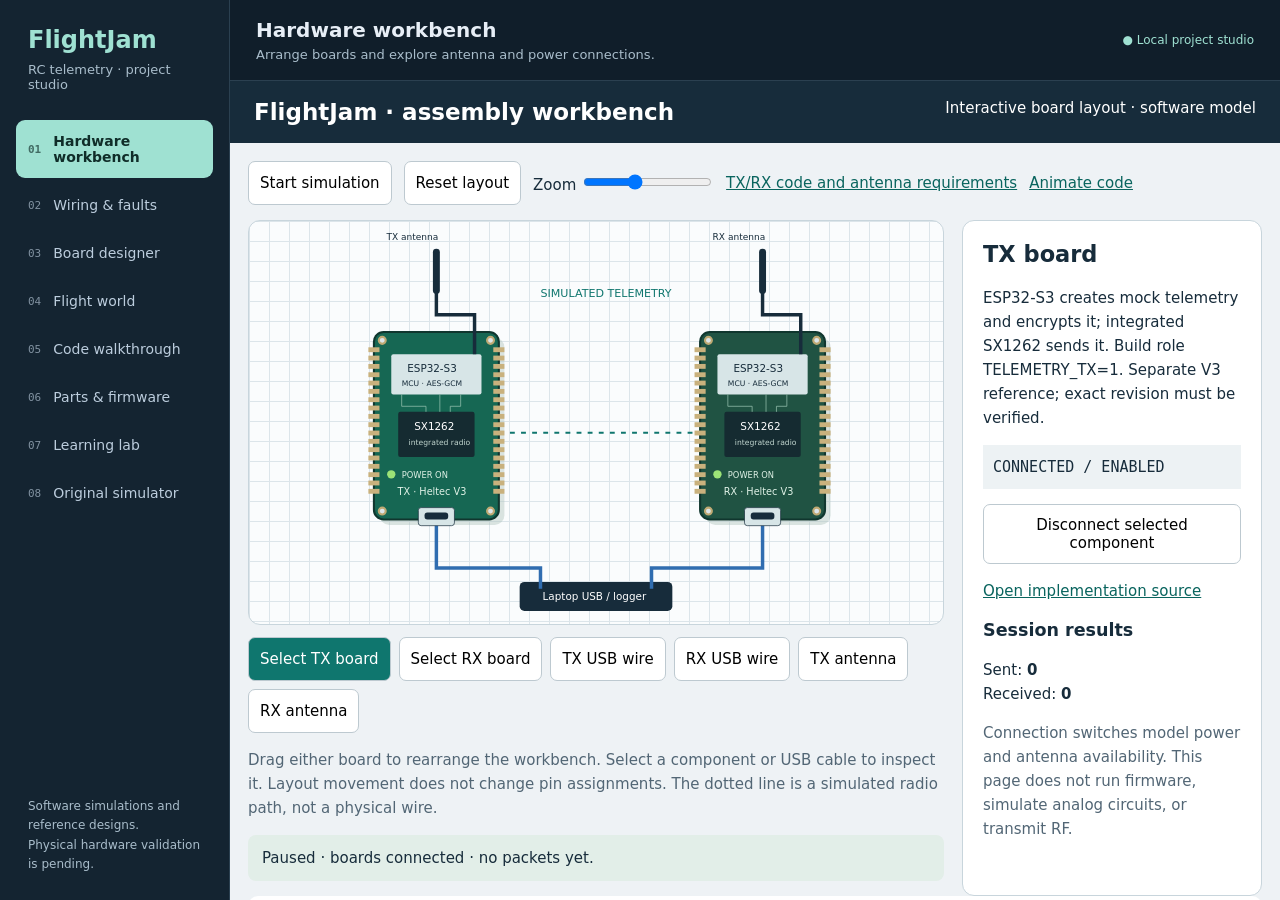
==== commit e8332e23: "Add responsive board designer to the sim studio - Add sim/board-designer.html: snap-grid canvas, por" ====
--- a/sim/index.html
+++ b/sim/index.html
@@ -3,9 +3,10 @@
 <body><a class="skip" href="#workspace">Skip to workspace</a><div class="shell"><aside class="sidebar"><div class="brandrow"><div class="brand">FlightJam</div><button class="menu" aria-expanded="true" aria-controls="navigation">Menu</button></div><p class="tag">RC telemetry · project studio</p><nav id="navigation" aria-label="Project sections">
 <a href="#assembly" data-view="assembly"><span class="num">01</span> Hardware workbench</a>
 <a href="#wiring" data-view="wiring"><span class="num">02</span> Wiring & faults</a>
-<a href="#flight" data-view="flight"><span class="num">03</span> Flight world</a>
-<a href="#code" data-view="code"><span class="num">04</span> Code walkthrough</a>
-<a href="#build" data-view="build"><span class="num">05</span> Parts & firmware</a>
-<a href="#learning" data-view="learning"><span class="num">06</span> Learning lab</a>
-<a href="#bench" data-view="bench"><span class="num">07</span> Original simulator</a>
+<a href="#design" data-view="design"><span class="num">03</span> Board designer</a>
+<a href="#flight" data-view="flight"><span class="num">04</span> Flight world</a>
+<a href="#code" data-view="code"><span class="num">05</span> Code walkthrough</a>
+<a href="#build" data-view="build"><span class="num">06</span> Parts & firmware</a>
+<a href="#learning" data-view="learning"><span class="num">07</span> Learning lab</a>
+<a href="#bench" data-view="bench"><span class="num">08</span> Original simulator</a>
 </nav><footer>Software simulations and reference designs.<br>Physical hardware validation is pending.</footer></aside><main class="workspace" id="workspace" tabindex="-1"><header class="topbar"><div><h1 id="view-title">Hardware workbench</h1><p id="view-description">Arrange boards and explore antenna and power connections.</p></div><span class="badge">● Local project studio</span></header><div class="views" id="views"></div></main></div></body></html>
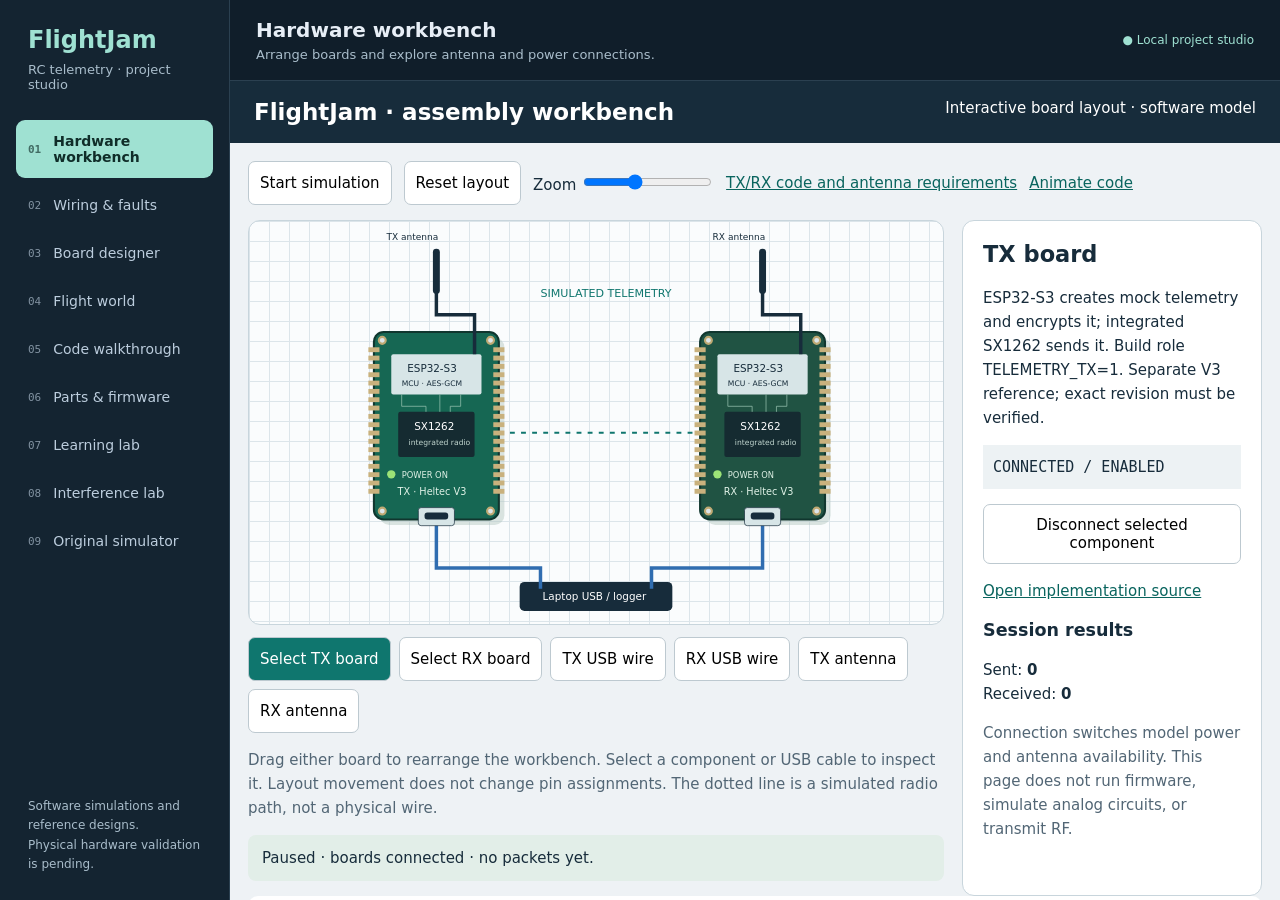
==== commit bd08164e: "Add software-only interference resilience lab to the sim studio" ====
--- a/sim/index.html
+++ b/sim/index.html
@@ -8,5 +8,6 @@
 <a href="#code" data-view="code"><span class="num">05</span> Code walkthrough</a>
 <a href="#build" data-view="build"><span class="num">06</span> Parts & firmware</a>
 <a href="#learning" data-view="learning"><span class="num">07</span> Learning lab</a>
-<a href="#bench" data-view="bench"><span class="num">08</span> Original simulator</a>
+<a href="#interference" data-view="interference"><span class="num">08</span> Interference lab</a>
+<a href="#bench" data-view="bench"><span class="num">09</span> Original simulator</a>
 </nav><footer>Software simulations and reference designs.<br>Physical hardware validation is pending.</footer></aside><main class="workspace" id="workspace" tabindex="-1"><header class="topbar"><div><h1 id="view-title">Hardware workbench</h1><p id="view-description">Arrange boards and explore antenna and power connections.</p></div><span class="badge">● Local project studio</span></header><div class="views" id="views"></div></main></div></body></html>
